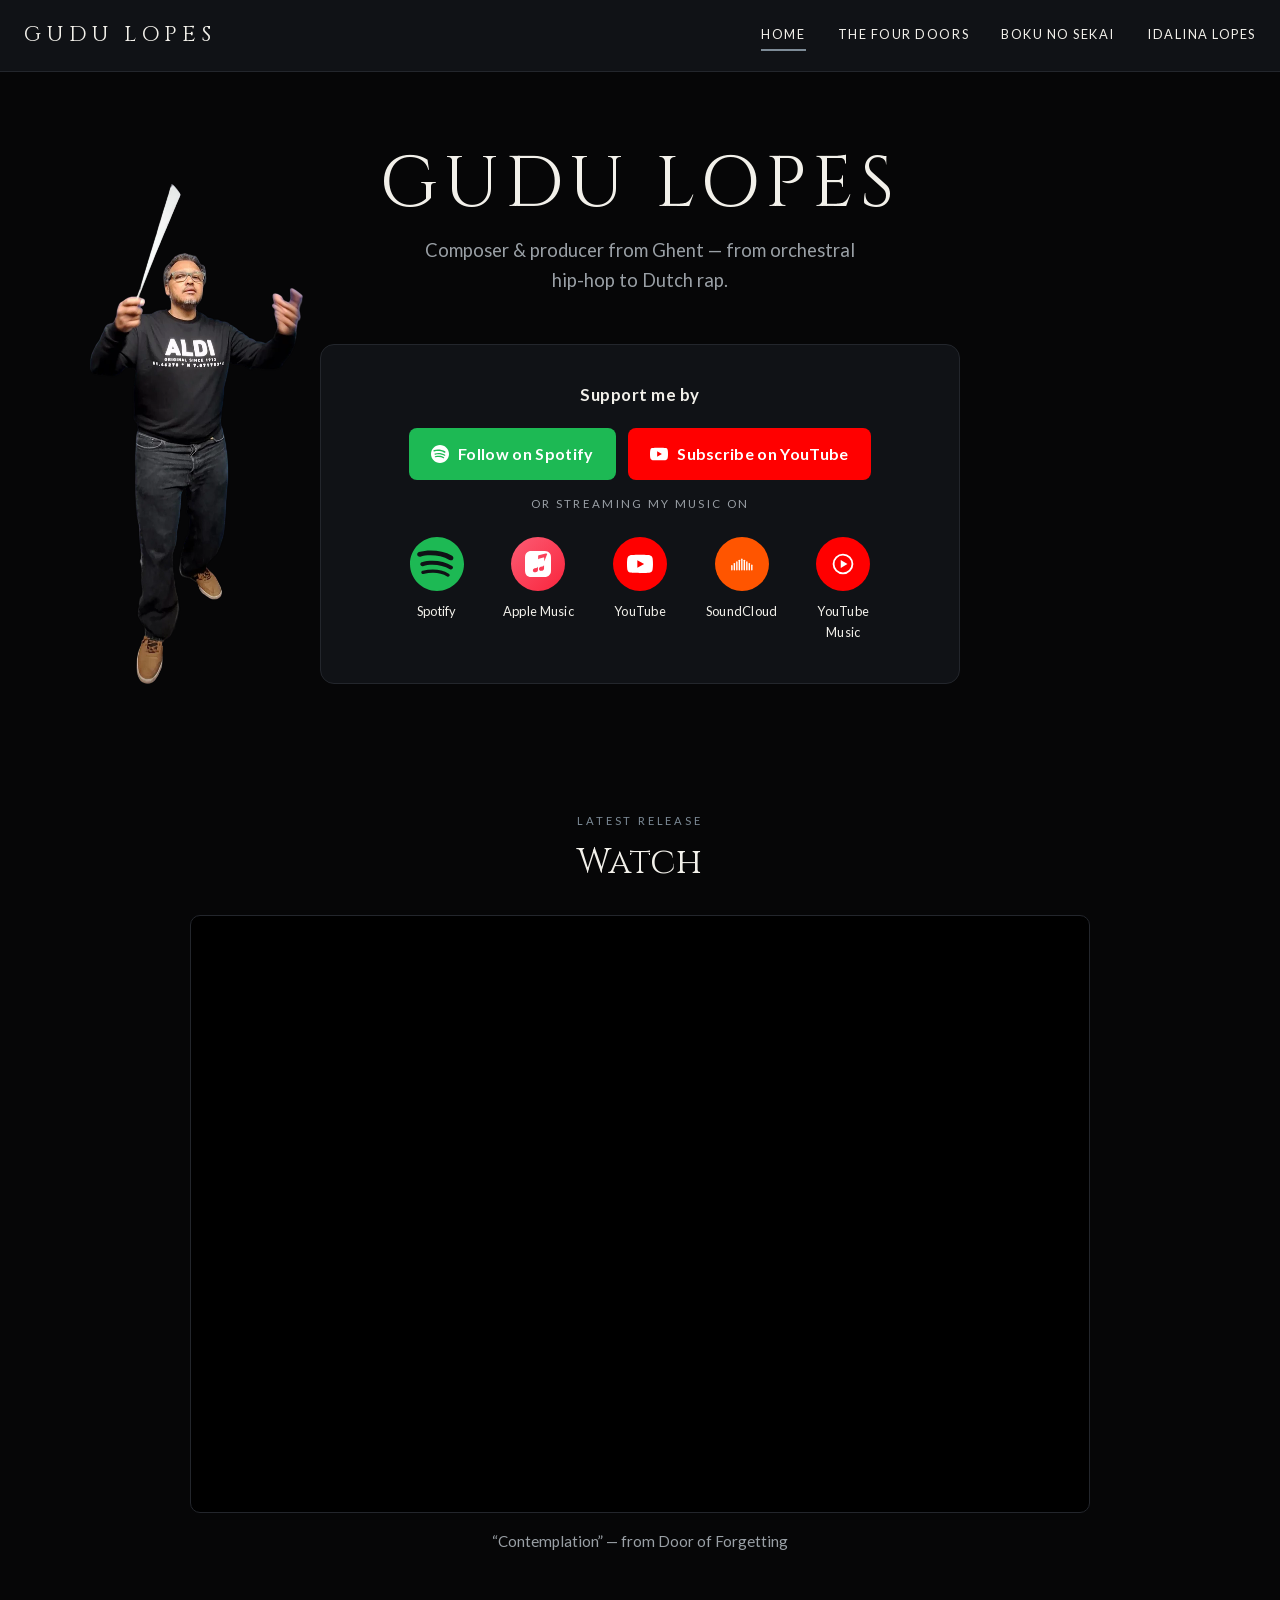
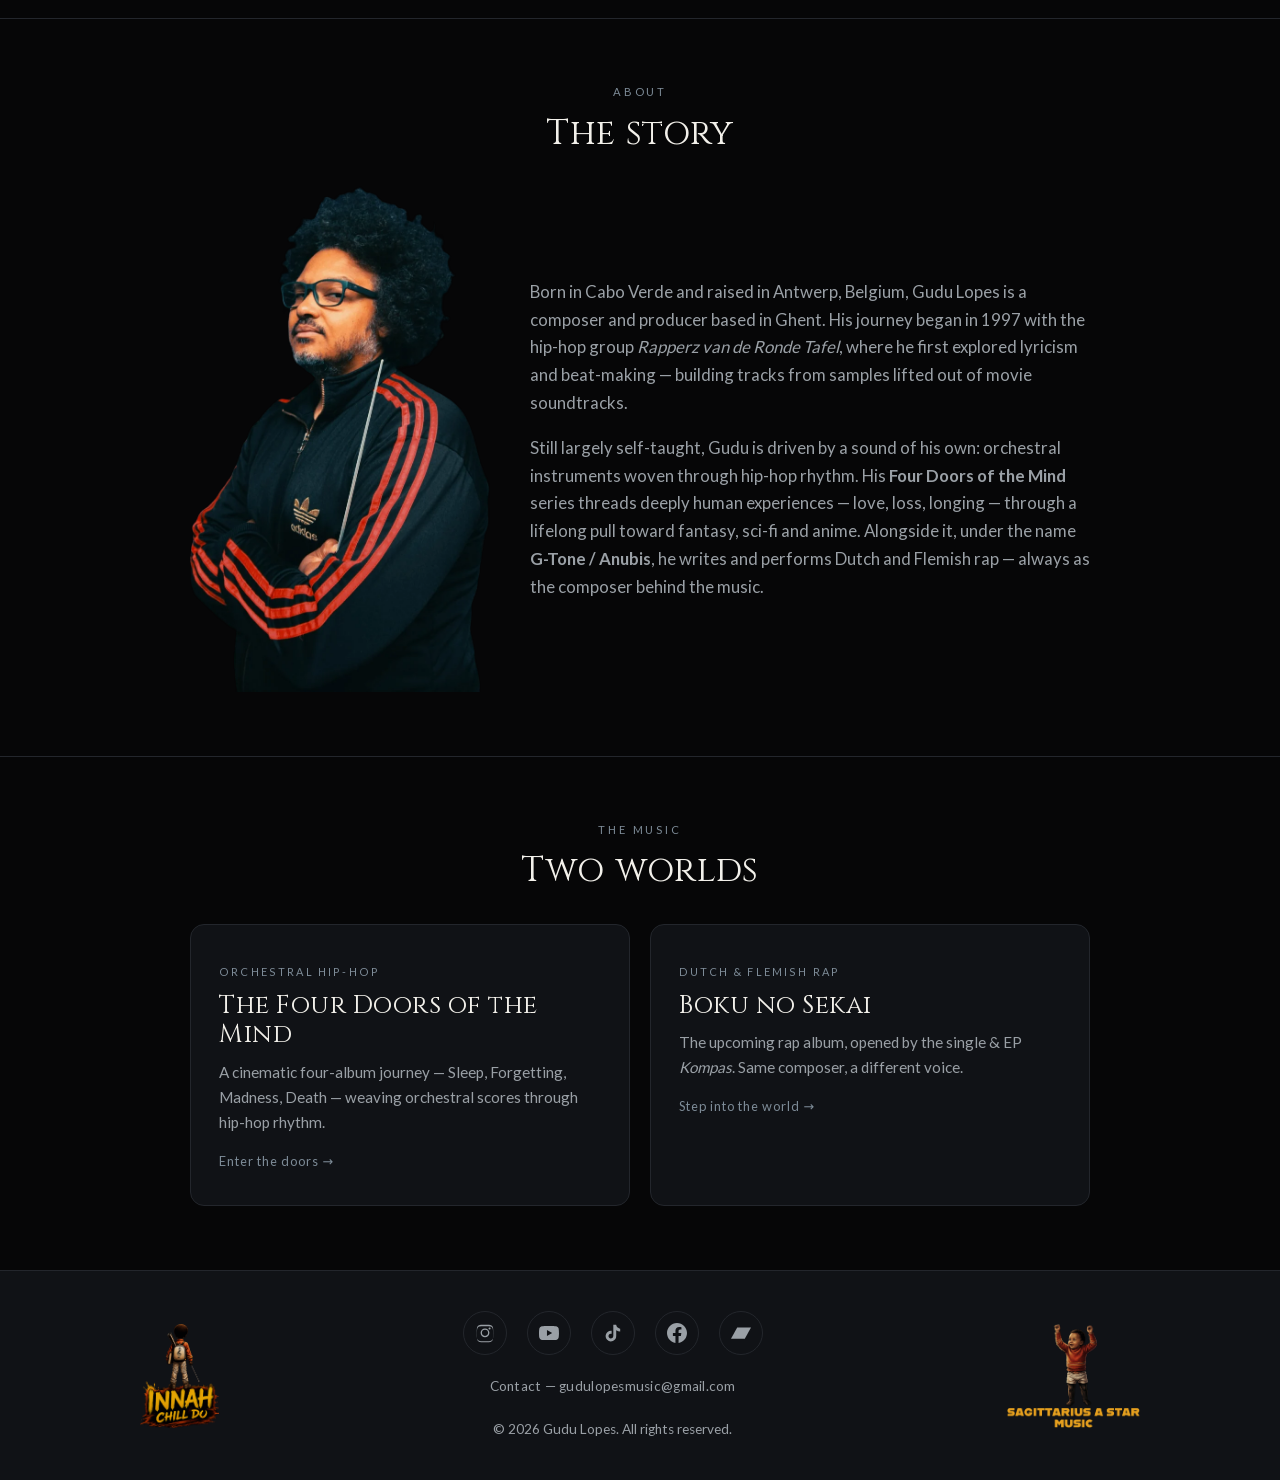
==== index.html @ 88830b57 "v3.5: conductor gap, premiere bar, EMR title, Forgetting release order - Hero conductor now hands ov" ====
<!DOCTYPE html>
<html lang="en">
<head>
    <meta charset="UTF-8">
    <meta name="viewport" content="width=device-width, initial-scale=1.0">
    <meta name="theme-color" content="#060607">
    <!-- EDIT: PAGE TITLE (browser tab + Google result) -->
    <title>Gudu Lopes | Composer &amp; Producer</title>
    <!-- EDIT: SEARCH DESCRIPTION -->
    <meta name="description" content="Gudu Lopes — composer and producer from Ghent, Belgium. Cinematic orchestral hip-hop (Four Doors of the Mind) and Dutch/Flemish rap (Boku no Sekai). Listen on Spotify, Apple Music and YouTube.">

    <meta property="og:type" content="music.musician">
    <meta property="og:site_name" content="Gudu Lopes">
    <meta property="og:title" content="Gudu Lopes | Composer &amp; Producer">
    <meta property="og:description" content="Gudu Lopes — composer and producer from Ghent, Belgium. Cinematic orchestral hip-hop (Four Doors of the Mind) and Dutch/Flemish rap (Boku no Sekai). Listen on Spotify, Apple Music and YouTube.">
    <meta property="og:url" content="https://gudulopes.com/">
    <meta property="og:image" content="https://gudulopes.com/assets/images/og-image.png">
    <meta property="og:image:width" content="1200">
    <meta property="og:image:height" content="630">
    <meta property="og:image:alt" content="Gudu Lopes">
    <meta name="twitter:card" content="summary_large_image">

    <link rel="icon" href="assets/images/favicon.png" type="image/png">
    <link rel="icon" sizes="32x32" href="assets/images/favicon-32.png" type="image/png">
    <link rel="apple-touch-icon" href="assets/images/favicon.png">
    <link rel="canonical" href="https://gudulopes.com/">
    <link rel="stylesheet" href="css/style.css?v=15">
</head>
<body>
    <a class="skip-link" href="#main">Skip to content</a>
    <script type="application/ld+json">
    {"@context":"https://schema.org","@type":"MusicGroup","name":"Gudu Lopes",
     "url":"https://gudulopes.com","genre":["Orchestral hip-hop","Hip-hop","Rap"],
     "sameAs":["https://open.spotify.com/artist/3lErfSGYrKxq03sB53J5Nc",
       "https://music.apple.com/be/artist/gudu-lopes/1650259241",
       "https://www.youtube.com/channel/UC9ApbYx-4tsoGPxydhpVU5Q",
       "https://music.youtube.com/channel/UCkzsEPMuonVdNBuLclTB6sQ",
       "https://soundcloud.com/gudulopes",
       "https://instagram.com/gudu_lopes",
       "https://gudulopes.bandcamp.com"]}
    </script>

    <!-- EDIT: PREMIERE BAR — only around a YouTube Premiere.
         To switch it on: delete the two short lines that wrap the aside below
         (the opening comment marker line just above it, and the closing
         comment marker line just below it).
         Fill in SONG TITLE, the date/time WITH timezone, and PASTE_ID.
         Keep the plain watch URL (no ?sub_confirmation=1) so visitors reach
         YouTube's "Notify me" button. After the premiere, wrap it again or delete it. -->
    <!--
    <aside class="premiere-bar" aria-label="Upcoming premiere">
        <span><strong>Premiere</strong> &middot; &ldquo;SONG TITLE&rdquo; &middot; DAY DD MON, HH:MM CET</span>
        <a href="https://www.youtube.com/watch?v=PASTE_ID" target="_blank" rel="noopener">Set a reminder</a>
    </aside>
    -->

    <!-- NAVIGATION — repeated on every page. Change a link here? Change it in
         every .html file (they each hold their own copy — no build step). -->
    <nav class="main-nav">
        <a href="index.html" class="logo">GUDU LOPES</a>
        <button class="nav-toggle" aria-label="Open menu" aria-controls="nav-links" aria-expanded="false">
            <span></span><span></span><span></span>
        </button>
        <ul class="nav-links" id="nav-links">
            <li><a href="index.html" aria-current="page">Home</a></li>
            <li><a href="four-doors.html">The Four Doors</a></li>
            <li><a href="boku-no-sekai.html">Boku no Sekai</a></li>
            <li><a href="idalina-lopes.html">Idalina Lopes</a></li>
        </ul>
    </nav>

    <main id="main">
        <header class="hero">
            <div class="hero-inner">
                <div class="hero-text">
                    <h1>GUDU LOPES</h1>
                    <!-- EDIT: TAGLINE -->
                    <p class="tagline">Composer &amp; producer from Ghent — from orchestral hip-hop to Dutch rap.</p>
                </div>
                <!-- EDIT: HERO FIGURE — swap the src to change the photo. -->
                <figure class="hero-figure">
                    <img src="assets/images/gudu-conducting.webp" alt="Gudu Lopes conducting mid-gesture, baton raised" width="425" height="1000" fetchpriority="high">
                </figure>
            </div>
        </header>

        <!-- ===================== STREAMING CARD ===================== -->
        <!-- EDIT: STREAMING LINKS — change only the address inside href="..." -->
        <section class="stream-section" aria-label="Listen to Gudu Lopes">
          <div class="stream-stage">
            <!-- Decorative conductor, desktop only — "conducts" the support card. -->
            <figure class="stream-figure" aria-hidden="true">
                <img src="assets/images/gudu-conducting.webp" alt="" width="425" height="1000" loading="lazy">
            </figure>
            <div class="stream-card">
                <h2>Support me by</h2>
                <!-- EDIT: PRIMARY ACTIONS — Follow on Spotify + Subscribe on YouTube.
                     The YouTube link uses ?sub_confirmation=1 to pop the subscribe prompt. -->
                <div class="follow-wrap">
                    <a class="btn-listen btn-spotify" href="https://open.spotify.com/artist/3lErfSGYrKxq03sB53J5Nc" target="_blank" rel="noopener">
                        <svg viewBox="0 0 24 24" width="18" height="18" fill="currentColor" aria-hidden="true"><path d="M12 0C5.4 0 0 5.4 0 12s5.4 12 12 12 12-5.4 12-12S18.66 0 12 0zm5.521 17.34c-.24.359-.66.48-1.021.24-2.82-1.74-6.36-2.101-10.561-1.141-.418.122-.779-.179-.899-.539-.12-.421.18-.78.54-.9 4.56-1.021 8.52-.6 11.64 1.32.42.18.54.659.301 1.02zm1.44-3.3c-.301.42-.84.6-1.262.3-3.239-1.98-8.159-2.58-11.939-1.38-.479.12-1.02-.12-1.14-.6-.12-.48.12-1.021.6-1.141C9.6 9.9 15 10.561 18.72 12.84c.361.181.54.84.241 1.2zM17.52 10.2C13.68 7.92 7.92 7.74 4.62 8.76c-.6.18-1.2-.18-1.38-.72-.18-.6.18-1.2.72-1.38 3.96-1.2 10.32-1.02 14.76 1.62.54.3.72 1.02.42 1.56-.3.54-1.02.72-1.62.36z"/></svg>
                        Follow on Spotify
                    </a>
                    <a class="btn-listen btn-youtube" href="https://www.youtube.com/channel/UC9ApbYx-4tsoGPxydhpVU5Q?sub_confirmation=1" target="_blank" rel="noopener">
                        <svg viewBox="0 0 24 24" width="18" height="18" fill="currentColor" aria-hidden="true"><path d="M23.498 6.186a3.016 3.016 0 0 0-2.122-2.136C19.505 3.545 12 3.545 12 3.545s-7.505 0-9.377.505A3.017 3.017 0 0 0 .502 6.186C0 8.07 0 12 0 12s0 3.93.502 5.814a3.016 3.016 0 0 0 2.122 2.136c1.871.505 9.376.505 9.376.505s7.505 0 9.377-.505a3.015 3.015 0 0 0 2.122-2.136C24 15.93 24 12 24 12s0-3.93-.502-5.814zM9.545 15.568V8.432L15.818 12l-6.273 3.568z"/></svg>
                        Subscribe on YouTube
                    </a>
                </div>
                <p class="stream-or">or streaming my music on</p>
                <div class="stream-grid">
                    <a class="stream-link" href="https://open.spotify.com/artist/3lErfSGYrKxq03sB53J5Nc" target="_blank" rel="noopener">
                        <span class="stream-icon spot" aria-hidden="true"><svg viewBox="0 0 24 24" fill="currentColor"><path d="M12 0C5.4 0 0 5.4 0 12s5.4 12 12 12 12-5.4 12-12S18.66 0 12 0zm5.521 17.34c-.24.359-.66.48-1.021.24-2.82-1.74-6.36-2.101-10.561-1.141-.418.122-.779-.179-.899-.539-.12-.421.18-.78.54-.9 4.56-1.021 8.52-.6 11.64 1.32.42.18.54.659.301 1.02zm1.44-3.3c-.301.42-.84.6-1.262.3-3.239-1.98-8.159-2.58-11.939-1.38-.479.12-1.02-.12-1.14-.6-.12-.48.12-1.021.6-1.141C9.6 9.9 15 10.561 18.72 12.84c.361.181.54.84.241 1.2zM17.52 10.2C13.68 7.92 7.92 7.74 4.62 8.76c-.6.18-1.2-.18-1.38-.72-.18-.6.18-1.2.72-1.38 3.96-1.2 10.32-1.02 14.76 1.62.54.3.72 1.02.42 1.56-.3.54-1.02.72-1.62.36z"/></svg></span>
                        Spotify
                    </a>
                    <a class="stream-link" href="https://music.apple.com/be/artist/gudu-lopes/1650259241" target="_blank" rel="noopener">
                        <span class="stream-icon apple" aria-hidden="true"><svg viewBox="0 0 24 24" fill="currentColor"><path d="M23.997 6.124a9.23 9.23 0 0 0-.24-2.19c-.317-1.31-1.062-2.31-2.18-3.043a5.022 5.022 0 0 0-1.877-.726 10.496 10.496 0 0 0-1.564-.15c-.04-.003-.083-.01-.124-.013H5.988c-.152.01-.303.017-.455.026-.747.043-1.49.123-2.193.4-1.336.53-2.3 1.452-2.865 2.78-.192.448-.292.925-.363 1.408-.056.392-.088.785-.1 1.18 0 .032-.007.062-.01.093v12.223c.01.14.017.283.027.424.05.815.154 1.624.497 2.373.65 1.42 1.738 2.353 3.234 2.802.42.127.856.187 1.293.228.555.053 1.11.06 1.667.06h11.03a12.5 12.5 0 0 0 1.57-.1c.822-.106 1.596-.35 2.295-.81a5.046 5.046 0 0 0 1.88-2.207c.186-.42.293-.87.37-1.324.113-.675.138-1.358.137-2.04-.002-3.8 0-7.595-.003-11.393zm-6.423 3.99v5.712c0 .417-.058.827-.244 1.206-.29.59-.76.962-1.388 1.14-.35.1-.706.157-1.07.173-.95.045-1.773-.6-1.943-1.536a1.88 1.88 0 0 1 1.09-2.077c.31-.14.646-.198.983-.24.317-.04.633-.088.947-.15.5-.1.947-.318 1.278-.72.334-.402.5-.87.5-1.394V6.42c0-.238-.135-.408-.377-.4-.13.006-.256.045-.386.075l-4.11 1.05a1.14 1.14 0 0 0-.888 1.126v8.87c0 .418-.058.828-.244 1.207-.29.59-.76.96-1.388 1.14-.35.1-.706.157-1.07.173-.95.045-1.773-.6-1.943-1.537a1.88 1.88 0 0 1 1.09-2.076c.31-.14.646-.199.983-.24.317-.04.633-.09.947-.15.5-.1.947-.32 1.278-.72.334-.404.5-.87.5-1.396V4.786c0-.417.166-.664.57-.766l6.363-1.63c.24-.058.48-.113.72-.17.42-.098.72.09.72.53z"/></svg></span>
                        Apple Music
                    </a>
                    <a class="stream-link" href="https://www.youtube.com/channel/UC9ApbYx-4tsoGPxydhpVU5Q" target="_blank" rel="noopener">
                        <span class="stream-icon yt" aria-hidden="true"><svg viewBox="0 0 24 24" fill="currentColor"><path d="M23.498 6.186a3.016 3.016 0 0 0-2.122-2.136C19.505 3.545 12 3.545 12 3.545s-7.505 0-9.377.505A3.017 3.017 0 0 0 .502 6.186C0 8.07 0 12 0 12s0 3.93.502 5.814a3.016 3.016 0 0 0 2.122 2.136c1.871.505 9.376.505 9.376.505s7.505 0 9.377-.505a3.015 3.015 0 0 0 2.122-2.136C24 15.93 24 12 24 12s0-3.93-.502-5.814zM9.545 15.568V8.432L15.818 12l-6.273 3.568z"/></svg></span>
                        YouTube
                    </a>
                    <a class="stream-link" href="https://soundcloud.com/gudulopes" target="_blank" rel="noopener">
                        <span class="stream-icon sc" aria-hidden="true"><svg viewBox="0 0 24 24" fill="currentColor"><rect x="2" y="13" width="1.3" height="5" rx=".65"/><rect x="4.3" y="11" width="1.3" height="7" rx=".65"/><rect x="6.6" y="9.5" width="1.3" height="8.5" rx=".65"/><rect x="8.9" y="8" width="1.3" height="10" rx=".65"/><rect x="11.2" y="7" width="1.3" height="11" rx=".65"/><rect x="13.5" y="8" width="1.3" height="10" rx=".65"/><rect x="15.8" y="9.5" width="1.3" height="8.5" rx=".65"/><rect x="18.1" y="11" width="1.3" height="7" rx=".65"/><rect x="20.4" y="12.5" width="1.3" height="5.5" rx=".65"/></svg></span>
                        SoundCloud
                    </a>
                    <a class="stream-link" href="https://music.youtube.com/channel/UCkzsEPMuonVdNBuLclTB6sQ" target="_blank" rel="noopener">
                        <span class="stream-icon ytm" aria-hidden="true"><svg viewBox="0 0 24 24" fill="currentColor"><path fill="none" stroke="currentColor" stroke-width="1.7" d="M12 3.3a8.7 8.7 0 1 0 0 17.4 8.7 8.7 0 0 0 0-17.4z"/><path d="M9.9 8.2l6.2 3.8-6.2 3.8z"/></svg></span>
                        YouTube Music
                    </a>
                </div>
            </div>
          </div>
        </section>

        <!-- ===================== LATEST VIDEO ===================== -->
        <section class="section" aria-labelledby="video-h">
            <div class="container">
                <span class="eyebrow">Latest release</span>
                <h2 id="video-h">Watch</h2>
                <!-- EDIT: LATEST VIDEO — a video is set below. To change it, replace
                     only the ID after /embed/ on the iframe with the new YouTube ID
                     (the part after v= in the watch URL). Keep the youtube-nocookie
                     domain and the rest of the line. -->
                <div class="video-container">
                    <iframe src="https://www.youtube-nocookie.com/embed/aUew0fVNL-Y" title="Latest video by Gudu Lopes" loading="lazy" allow="accelerometer; autoplay; clipboard-write; encrypted-media; gyroscope; picture-in-picture" allowfullscreen></iframe>
                </div>
                <!-- EDIT: RELEASE CAPTION — e.g. release title + date. Leave empty to hide. -->
                <p style="text-align:center;color:var(--text-muted);margin-top:1rem;font-size:0.95rem;">&ldquo;Contemplation&rdquo; &mdash; from Door of Forgetting</p>
            </div>
        </section>

        <!-- ===================== BIO ===================== -->
        <section class="section" aria-labelledby="bio-h">
            <div class="container">
                <span class="eyebrow">About</span>
                <h2 id="bio-h">The story</h2>
                <!-- EDIT: BIO -->
                <div class="bio bio-layout">
                    <figure class="bio-portrait">
                        <!-- EDIT: PORTRAIT — swap the src to change the photo. -->
                        <img src="assets/images/gudu-portrait.webp" alt="Gudu Lopes as his conductor persona Innah Chill Do, arms crossed and holding a baton" width="653" height="1100" loading="lazy">
                    </figure>
                    <div class="bio-text">
                        <p>Born in Cabo Verde and raised in Antwerp, Belgium, Gudu Lopes is a composer and producer based in Ghent. His journey began in 1997 with the hip-hop group <em>Rapperz van de Ronde Tafel</em>, where he first explored lyricism and beat-making — building tracks from samples lifted out of movie soundtracks.</p>
                        <p>Still largely self-taught, Gudu is driven by a sound of his own: orchestral instruments woven through hip-hop rhythm. His <strong>Four Doors of the Mind</strong> series threads deeply human experiences — love, loss, longing — through a lifelong pull toward fantasy, sci-fi and anime. Alongside it, under the name <strong>G-Tone / Anubis</strong>, he writes and performs Dutch and Flemish rap — always as the composer behind the music.</p>
                    </div>
                </div>
            </div>
        </section>

        <!-- ===================== WORLDS / WINGS ===================== -->
        <section class="section" aria-labelledby="worlds-h">
            <div class="container">
                <span class="eyebrow">The music</span>
                <h2 id="worlds-h">Two worlds</h2>
                <div class="worlds-grid">
                    <a class="world-card" href="four-doors.html">
                        <span class="kicker">Orchestral hip-hop</span>
                        <h3>The Four Doors of the Mind</h3>
                        <p>A cinematic four-album journey — Sleep, Forgetting, Madness, Death — weaving orchestral scores through hip-hop rhythm.</p>
                        <span class="enter">Enter the doors &rarr;</span>
                    </a>
                    <a class="world-card" href="boku-no-sekai.html">
                        <span class="kicker">Dutch &amp; Flemish rap</span>
                        <h3>Boku no Sekai</h3>
                        <p>The upcoming rap album, opened by the single &amp; EP <em>Kompas</em>. Same composer, a different voice.</p>
                        <span class="enter">Step into the world &rarr;</span>
                    </a>
                </div>
            </div>
        </section>
    </main>

    <footer>
      <div class="footer-grid">
        <!-- EDIT: BRAND LOGOS — persona (Innah Chill Do) left, label (Sagittarius A Star Music) right. -->
        <img class="persona-logo" src="assets/images/innah-chill-do-logo.png" alt="Innah Chill Do" width="322" height="420" loading="lazy">
        <!-- EDIT: SOCIAL LINKS — change the address inside each href="..." -->
            <nav class="socials" aria-label="Social media">
                <a href="https://instagram.com/gudu_lopes" target="_blank" rel="noopener" aria-label="Instagram">
                    <svg viewBox="0 0 24 24" fill="currentColor"><path d="M12 2.16c3.2 0 3.58.01 4.85.07 1.17.05 1.8.25 2.23.41.56.22.96.48 1.38.9.42.42.68.82.9 1.38.16.42.36 1.06.41 2.23.06 1.27.07 1.65.07 4.85s-.01 3.58-.07 4.85c-.05 1.17-.25 1.8-.41 2.23-.22.56-.48.96-.9 1.38-.42.42-.82.68-1.38.9-.42.16-1.06.36-2.23.41-1.27.06-1.65.07-4.85.07s-3.58-.01-4.85-.07c-1.17-.05-1.8-.25-2.23-.41a3.72 3.72 0 0 1-1.38-.9c-.42-.42-.68-.82-.9-1.38-.16-.42-.36-1.06-.41-2.23C2.17 15.58 2.16 15.2 2.16 12s.01-3.58.07-4.85c.05-1.17.25-1.8.41-2.23.22-.56.48-.96.9-1.38.42-.42.82-.68 1.38-.9.42-.16 1.06-.36 2.23-.41C8.42 2.17 8.8 2.16 12 2.16zm0 1.62c-3.15 0-3.52.01-4.76.07-1.15.05-1.77.24-2.19.4-.55.22-.94.47-1.35.88-.41.41-.66.8-.88 1.35-.16.42-.35 1.04-.4 2.19-.06 1.24-.07 1.61-.07 4.76s.01 3.52.07 4.76c.05 1.15.24 1.77.4 2.19.22.55.47.94.88 1.35.41.41.8.66 1.35.88.42.16 1.04.35 2.19.4 1.24.06 1.61.07 4.76.07s3.52-.01 4.76-.07c1.15-.05 1.77-.24 2.19-.4.55-.22.94-.47 1.35-.88.41-.41.66-.8.88-1.35.16-.42.35-1.04.4-2.19.06-1.24.07-1.61.07-4.76s-.01-3.52-.07-4.76c-.05-1.15-.24-1.77-.4-2.19a3.64 3.64 0 0 0-.88-1.35 3.64 3.64 0 0 0-1.35-.88c-.42-.16-1.04-.35-2.19-.4-1.24-.06-1.61-.07-4.76-.07zm0 2.76a5.3 5.3 0 1 1 0 10.6 5.3 5.3 0 0 1 0-10.6zm0 1.62a3.68 3.68 0 1 0 0 7.36 3.68 3.68 0 0 0 0-7.36zm5.5-2.9a1.24 1.24 0 1 1 0 2.48 1.24 1.24 0 0 1 0-2.48z"/></svg>
                </a>
                <a href="https://www.youtube.com/channel/UC9ApbYx-4tsoGPxydhpVU5Q?sub_confirmation=1" target="_blank" rel="noopener" aria-label="YouTube">
                    <svg viewBox="0 0 24 24" fill="currentColor"><path d="M23.498 6.186a3.016 3.016 0 0 0-2.122-2.136C19.505 3.545 12 3.545 12 3.545s-7.505 0-9.377.505A3.017 3.017 0 0 0 .502 6.186C0 8.07 0 12 0 12s0 3.93.502 5.814a3.016 3.016 0 0 0 2.122 2.136c1.871.505 9.376.505 9.376.505s7.505 0 9.377-.505a3.015 3.015 0 0 0 2.122-2.136C24 15.93 24 12 24 12s0-3.93-.502-5.814zM9.545 15.568V8.432L15.818 12l-6.273 3.568z"/></svg>
                </a>
                <a href="https://tiktok.com/@gudulopes" target="_blank" rel="noopener" aria-label="TikTok">
                    <svg viewBox="0 0 24 24" fill="currentColor"><path d="M19.59 6.69a4.83 4.83 0 0 1-3.77-4.25V2h-3.45v13.67a2.89 2.89 0 0 1-5.2 1.74 2.89 2.89 0 0 1 2.31-4.64c.3 0 .6.05.88.13V9.4a6.33 6.33 0 0 0-1-.05A6.34 6.34 0 0 0 5 20.1a6.34 6.34 0 0 0 10.86-4.43v-7a8.16 8.16 0 0 0 4.77 1.52v-3.4a4.85 4.85 0 0 1-1.04-.1z"/></svg>
                </a>
                <a href="https://facebook.com/people/Gudu-Lopes/61563742814022" target="_blank" rel="noopener" aria-label="Facebook">
                    <svg viewBox="0 0 24 24" fill="currentColor"><path d="M24 12.07C24 5.4 18.63 0 12 0S0 5.4 0 12.07C0 18.1 4.39 23.1 10.13 24v-8.44H7.08v-3.49h3.05V9.41c0-3.02 1.79-4.69 4.53-4.69 1.31 0 2.68.24 2.68.24v2.97h-1.51c-1.49 0-1.96.93-1.96 1.89v2.25h3.33l-.53 3.49h-2.8V24C19.61 23.1 24 18.1 24 12.07z"/></svg>
                </a>
                <a href="https://gudulopes.bandcamp.com" target="_blank" rel="noopener" aria-label="Bandcamp">
                    <svg viewBox="0 0 24 24" fill="currentColor"><path d="M0 18.75l7.437-13.5H24l-7.438 13.5H0z"/></svg>
                </a>
            </nav>
        <!-- EDIT: CONTACT — change the address inside href="mailto:..." -->
        <p class="footer-contact"><a href="mailto:gudulopesmusic@gmail.com">Contact — gudulopesmusic@gmail.com</a></p>
        <img class="label-logo" src="assets/images/sagittarius-logo-tight.png" alt="Sagittarius A Star Music" width="589" height="459" loading="lazy">
        <!-- EDIT: FOOTER TEXT -->
        <p class="footer-copy">&copy; 2026 Gudu Lopes. All rights reserved.</p>
      </div>
    </footer>

    <script src="js/script.js"></script>
</body>
</html>
---- css/style.css ----
/* ==========================================================================
   GUDU LOPES — stylesheet
   --------------------------------------------------------------------------
   You almost never need to touch this file to update content.
   The one thing worth knowing: the colours are defined ONCE, just below,
   under ":root". Change a value there and it updates everywhere on the site.
   ========================================================================== */

/* --- SELF-HOSTED FONTS ---------------------------------------------------- */
/* Served from assets/fonts/ — no request to Google, GDPR-friendly. To add a
   weight later, drop its .woff2 in assets/fonts/ and add an @font-face here. */
/* Only the three faces that exist in assets/fonts/ are declared, so no 404s.
   Italic (<em>) and any bold are synthesised from these by the browser. To get
   true cuts later, add the .woff2 (e.g. lato-400italic) and its @font-face line. */
@font-face { font-family: 'Cinzel'; font-style: normal; font-weight: 400; font-display: swap; src: url('../assets/fonts/cinzel-400.woff2') format('woff2'); }
@font-face { font-family: 'Lato'; font-style: normal; font-weight: 400; font-display: swap; src: url('../assets/fonts/lato-400.woff2') format('woff2'); }
@font-face { font-family: 'Lato'; font-style: normal; font-weight: 700; font-display: swap; src: url('../assets/fonts/lato-700.woff2') format('woff2'); }

/* --- COLOUR & TYPE TOKENS ------------------------------------------------ */
/* EDIT: COLOURS — change these six values to re-skin the whole site.        */
:root {
    --bg:            #060607;   /* page background (near-black)               */
    --bg-elevated:   #101216;   /* cards, footer, nav                         */
    --text:          #f2f0ea;   /* main text (warm off-white)                */
    --text-muted:    #9aa0a6;   /* secondary text                            */
    --accent:        #7d8b97;   /* highlights, links, active state           */
    --line:          #23262c;   /* hairline borders / dividers               */

    --max-width: 1100px;
    --font-display: 'Cinzel', Georgia, serif;
    --font-body: 'Lato', system-ui, -apple-system, sans-serif;
}

/* --- RESET ---------------------------------------------------------------- */
*, *::before, *::after { margin: 0; padding: 0; box-sizing: border-box; }

html { scroll-behavior: smooth; }
@media (prefers-reduced-motion: reduce) {
    html { scroll-behavior: auto; }
    * { animation: none !important; transition: none !important; }
}

body {
    font-family: var(--font-body);
    background-color: var(--bg);
    color: var(--text);
    line-height: 1.65;
    -webkit-font-smoothing: antialiased;
    text-rendering: optimizeLegibility;
}

img { max-width: 100%; height: auto; display: block; }
a { color: var(--accent); }

h1, h2, h3, .logo {
    font-family: var(--font-display);
    font-weight: 400;
    line-height: 1.15;
    letter-spacing: 0.02em;
}

/* Visible keyboard focus everywhere (accessibility) */
:focus-visible {
    outline: 2px solid var(--accent);
    outline-offset: 3px;
    border-radius: 2px;
}

/* Skip link for keyboard / screen-reader users */
.skip-link {
    position: absolute;
    left: -9999px;
    top: 0;
    background: var(--accent);
    color: #000;
    padding: 0.6rem 1rem;
    z-index: 100;
    font-weight: 700;
}
.skip-link:focus { left: 0; }

.container { max-width: var(--max-width); margin: 0 auto; padding: 0 1.25rem; }

/* --- NAVIGATION ----------------------------------------------------------- */
.main-nav {
    display: flex;
    align-items: center;
    justify-content: space-between;
    gap: 1rem;
    padding: 1.25rem 1.5rem;
    background: var(--bg-elevated);
    border-bottom: 1px solid var(--line);
    position: relative;
}
.logo {
    font-size: 1.35rem;
    letter-spacing: 0.22em;
    text-decoration: none;
    color: var(--text);
    white-space: nowrap;
}

.nav-toggle {
    display: inline-flex;
    flex-direction: column;
    gap: 5px;
    background: none;
    border: 0;
    cursor: pointer;
    padding: 0.4rem;
}
.nav-toggle span {
    width: 26px; height: 2px; background: var(--text); display: block;
    transition: transform 0.25s, opacity 0.25s;
}
.nav-toggle[aria-expanded="true"] span:nth-child(1) { transform: translateY(7px) rotate(45deg); }
.nav-toggle[aria-expanded="true"] span:nth-child(2) { opacity: 0; }
.nav-toggle[aria-expanded="true"] span:nth-child(3) { transform: translateY(-7px) rotate(-45deg); }

.nav-links {
    list-style: none;
    display: flex;
    flex-direction: column;
    gap: 0;
    position: absolute;
    top: 100%; left: 0; right: 0;
    background: var(--bg-elevated);
    border-bottom: 1px solid var(--line);
    max-height: 0;
    overflow: hidden;
    transition: max-height 0.3s ease;
    z-index: 20;
}
.nav-links.open { max-height: 340px; }
.nav-links li { border-top: 1px solid var(--line); }
.nav-links a {
    display: block;
    padding: 1rem 1.5rem;
    color: var(--text);
    text-decoration: none;
    text-transform: uppercase;
    font-size: 0.8rem;
    letter-spacing: 0.12em;
}
.nav-links a:hover { color: var(--accent); }
/* Current page marker — underline + full-contrast text (WCAG-safe) */
.nav-links a[aria-current="page"] {
    color: var(--text);
    box-shadow: inset 3px 0 0 var(--accent);
}

/* Desktop nav — breakpoint widened to 940px so the horizontal menu never crowds */
@media (min-width: 940px) {
    .nav-toggle { display: none; }
    .nav-links {
        position: static;
        flex-direction: row;
        gap: 2rem;
        max-height: none;
        overflow: visible;
        background: none;
        border: 0;
    }
    .nav-links li { border: 0; }
    .nav-links a { padding: 0.25rem 0; }
    .nav-links a[aria-current="page"] {
        box-shadow: none;
        border-bottom: 2px solid var(--accent);
    }
}

/* --- HERO ----------------------------------------------------------------- */
.hero {
    text-align: center;
    padding: clamp(2.5rem, 6vw, 4.5rem) 1.25rem clamp(2rem, 5vw, 3rem);
}
.hero-inner {
    display: flex;
    flex-direction: column;
    align-items: center;
    gap: clamp(1rem, 3vw, 1.75rem);
    max-width: var(--max-width);
    margin: 0 auto;
}
.hero h1 {
    font-size: clamp(2.5rem, 9vw, 4.5rem);
    margin-bottom: 0.5rem;
    letter-spacing: 0.08em;
}
.hero .tagline {
    color: var(--text-muted);
    font-size: clamp(0.95rem, 2.5vw, 1.15rem);
    max-width: 40ch;
    margin: 0 auto;
}
.hero-figure { margin: 0; }
.hero-figure img {
    width: auto;
    height: auto;
    max-height: 340px;
    display: block;
}
/* Mobile keeps the figure under the name (looks great there). On desktop the
   figure moves down to "conduct" the support card instead (see .stream-figure).
   KEEP IN SYNC: this 1100px must match the .stream-figure breakpoint below,
   or the conductor disappears entirely between the two widths. */
@media (min-width: 1100px) {
    .hero-figure { display: none; }
}

/* --- STREAMING CARD ------------------------------------------------------- */
.stream-section { padding: 0 1.25rem clamp(2.5rem, 6vw, 4rem); }
/* Card stays centred on the page; the desktop conductor floats at the left
   edge (absolute) so it never pushes the card off-centre. */
.stream-stage { position: relative; max-width: var(--max-width); margin: 0 auto; }
.stream-figure { display: none; margin: 0; }
@media (min-width: 1100px) {
    .stream-figure { display: block; position: absolute; left: 0; bottom: 0; z-index: 0; }
    .stream-figure img { height: min(60vh, 500px); width: auto; display: block; }
}
.stream-card {
    background: var(--bg-elevated);
    border: 1px solid var(--line);
    border-radius: 14px;
    padding: clamp(1.5rem, 4vw, 2.5rem);
    max-width: 640px;
    margin: 0 auto;
    position: relative;
    z-index: 1;
}
.stream-card h2 {
    font-family: var(--font-body);
    font-size: 1.05rem;
    font-weight: 700;
    letter-spacing: 0.03em;
    margin-bottom: 1.5rem;
    text-align: center;
}
.stream-grid {
    display: flex;
    flex-wrap: wrap;
    justify-content: center;
    gap: 1.5rem 1.6rem;
}
.stream-link {
    display: flex;
    flex-direction: column;
    align-items: center;
    gap: 0.6rem;
    width: 76px;
    text-align: center;
    text-decoration: none;
    color: var(--text);
    font-size: 0.8rem;
    letter-spacing: 0.02em;
    transition: transform 0.2s;
}
.stream-link:hover { transform: translateY(-3px); }
.stream-icon {
    width: 54px; height: 54px;
    border-radius: 50%;
    display: flex; justify-content: center; align-items: center;
    color: #fff;
}
.stream-icon svg { width: 26px; height: 26px; }
/* Brand colours for the icon circles */
.yt    { background: #FF0000; }
.apple { background: linear-gradient(135deg, #FB5C74, #FA243C); }
.sc    { background: #FF5500; }   /* SoundCloud */
.ytm   { background: #FF0000; }   /* YouTube Music */
/* Spotify's mark is already a circle — let it BE the badge (no nested disc),
   so it reads as the real Spotify icon instead of a white dot on green. */
.stream-icon.spot { background: transparent; color: #1DB954; }
.stream-icon.spot svg { width: 54px; height: 54px; }

/* Primary actions: Follow on Spotify + Subscribe on YouTube (brand-coloured) */
.follow-wrap {
    display: flex;
    flex-wrap: wrap;
    justify-content: center;
    gap: 0.75rem;
    margin-bottom: 0.9rem;
}
.follow-wrap .btn-listen { gap: 0.55rem; }
.follow-wrap .btn-listen svg { flex: none; }
/* Combined-class selectors so the brand colours beat the generic .btn-listen
   background regardless of source order. */
.btn-listen.btn-spotify { background: #1DB954; color: #fff; }
.btn-listen.btn-youtube { background: #FF0000; color: #fff; }
.btn-listen.btn-spotify:hover,
.btn-listen.btn-youtube:hover { opacity: 0.9; }
.stream-or {
    text-align: center;
    margin: 0.4rem 0 1.5rem;
    color: var(--text-muted);
    font-size: 0.72rem;
    letter-spacing: 0.2em;
    text-transform: uppercase;
}

/* --- LATEST VIDEO --------------------------------------------------------- */
.section { padding: clamp(2.5rem, 6vw, 4rem) 0; }
.section + .section { border-top: 1px solid var(--line); }
.section h2 {
    font-size: clamp(1.6rem, 5vw, 2.2rem);
    text-align: center;
    margin-bottom: 2rem;
}
.eyebrow {
    display: block;
    text-align: center;
    text-transform: uppercase;
    letter-spacing: 0.25em;
    font-size: 0.7rem;
    color: var(--accent);
    margin-bottom: 0.75rem;
}

.video-container {
    position: relative;
    padding-bottom: 56.25%;      /* 16:9 */
    height: 0;
    overflow: hidden;
    max-width: 900px;
    margin: 0 auto;
    border-radius: 10px;
    border: 1px solid var(--line);
    background: #000;
}
.video-container iframe {
    position: absolute;
    top: 0; left: 0;
    width: 100%; height: 100%;
    border: 0;
}

/* --- BIO ------------------------------------------------------------------ */
.bio { max-width: 680px; margin: 0 auto; }
.bio p { color: var(--text-muted); margin-bottom: 1.1rem; font-size: 1.05rem; }
.bio p:last-child { margin-bottom: 0; }

/* Two-column band: portrait + text. Stacks on mobile, side-by-side ≥720px. */
.bio-layout { max-width: 900px; }
.bio-portrait { margin: 0 0 1.75rem; }
.bio-portrait img {
    width: 100%;
    display: block;
    /* Transparent cutout — the figure sits directly on the page, no box. */
}
.bio-text p:last-child { margin-bottom: 0; }
@media (min-width: 720px) {
    .bio-layout {
        display: grid;
        grid-template-columns: 300px 1fr;
        gap: 2.5rem;
        align-items: center;
    }
    .bio-portrait { margin: 0; }
}

/* --- FOUR DOORS GRID ------------------------------------------------------ */
.doors-grid {
    display: grid;
    grid-template-columns: 1fr;
    gap: 1rem;
    max-width: 760px;
    margin: 0 auto;
}
@media (min-width: 620px) { .doors-grid { grid-template-columns: 1fr 1fr; } }
.door-card {
    display: block;
    text-decoration: none;
    color: var(--text);
    background: var(--bg-elevated);
    border: 1px solid var(--line);
    border-radius: 12px;
    padding: 1.5rem;
    transition: border-color 0.25s, transform 0.25s;
}
.door-card:hover { border-color: var(--accent); transform: translateY(-3px); }
.door-card .roman {
    font-family: var(--font-display);
    color: var(--accent);
    font-size: 0.9rem;
    letter-spacing: 0.2em;
}
.door-card h3 { font-size: 1.4rem; margin: 0.4rem 0 0.5rem; }
.door-card p { color: var(--text-muted); font-size: 0.92rem; }
.door-card.upcoming { opacity: 0.6; }
.door-card .status {
    display: inline-block;
    margin-top: 0.75rem;
    font-family: var(--font-body);
    font-size: 0.7rem;
    text-transform: uppercase;
    letter-spacing: 0.15em;
    color: var(--accent);
}

/* --- PAGE HERO BANNER (full-bleed image + title overlay) ------------------ */
.hero-banner {
    position: relative;
    width: 100%;
    aspect-ratio: 2 / 1;           /* matches the pre-cropped banner (1800×900) */
    max-height: 620px;
    overflow: hidden;
    background: #000;
    border-bottom: 1px solid var(--line);
}
.hero-banner img {
    width: 100%; height: 100%;
    object-fit: cover;
    object-position: center;
    display: block;
}
/* Soft fade at the base so the image melts into the page below it. */
.hero-banner::after {
    content: "";
    position: absolute; left: 0; right: 0; bottom: 0;
    height: 25%;
    background: linear-gradient(to top, var(--bg), transparent);
    pointer-events: none;
}

/* --- DEDICATED DOOR PAGES ------------------------------------------------- */
.page-header { text-align: center; padding: clamp(3rem, 8vw, 5rem) 1.25rem 1rem; }
.page-header .roman { color: var(--accent); letter-spacing: 0.25em; font-size: 0.85rem; }
.page-header h1 { font-size: clamp(2rem, 7vw, 3rem); margin-top: 0.5rem; }
.content-section { max-width: 760px; margin: 0 auto; padding: 1.5rem 1.25rem 5rem; }
.backstory { font-size: 1.08rem; color: var(--text-muted); margin-bottom: 2.5rem; }
.backstory p { margin-bottom: 1.1rem; }
.backstory strong { color: var(--text); }

/* --- SOCIAL ROW ----------------------------------------------------------- */
.socials {
    display: flex;
    justify-content: center;
    gap: 1.25rem;
    flex-wrap: wrap;
}
.socials a {
    width: 44px; height: 44px;
    display: inline-flex; align-items: center; justify-content: center;
    border: 1px solid var(--line);
    border-radius: 50%;
    color: var(--text-muted);
    transition: color 0.2s, border-color 0.2s;
}
.socials a:hover { color: var(--text); border-color: var(--accent); }
.socials svg { width: 20px; height: 20px; }

/* --- FOOTER --------------------------------------------------------------- */
footer {
    background: var(--bg-elevated);
    border-top: 1px solid var(--line);
    padding: 2.5rem 1.25rem;
    text-align: center;
}
footer .socials { margin-bottom: 1.5rem; }
footer p { color: var(--text-muted); font-size: 0.85rem; }

/* --- FOOTER CONTACT (email for sync / press) ----------------------------- */
.footer-contact { margin-bottom: 1.5rem; font-size: 0.85rem; }
.footer-contact a { color: var(--text-muted); text-decoration: none; letter-spacing: 0.02em; }
.footer-contact a:hover { color: var(--accent); text-decoration: underline; }

/* --- FOOTER GRID — logos flank the socials / contact / copyright ---------- */
/* Desktop: [Innah] [socials + contact + copyright] [Sagittarius].
   Mobile: stacked — socials, contact, the two logos side by side, copyright.
   Both layouts come from one markup via grid-template-areas. */
.footer-grid {
    display: grid;
    gap: 1.25rem 1.5rem;
    align-items: center;
    max-width: 1000px;
    margin: 0 auto;
    grid-template-columns: 1fr 1fr;
    grid-template-areas:
        "socials socials"
        "contact contact"
        "logoL   logoR"
        "copy    copy";
}
.footer-grid .socials        { grid-area: socials; margin: 0; }
.footer-grid .footer-contact { grid-area: contact; margin: 0; }
.footer-grid .persona-logo   { grid-area: logoL; }
.footer-grid .label-logo     { grid-area: logoR; }
.footer-grid .footer-copy    { grid-area: copy; margin: 0; }
.footer-grid .persona-logo,
.footer-grid .label-logo {
    justify-self: center;
    width: auto;
    height: 88px;
    opacity: 0.9;
    transition: opacity 0.2s;
}
.footer-grid img:hover { opacity: 1; }
@media (min-width: 760px) {
    .footer-grid {
        grid-template-columns: auto 1fr auto;
        column-gap: clamp(1.5rem, 6vw, 4rem);
        grid-template-areas:
            "logoL socials logoR"
            "logoL contact logoR"
            "logoL copy    logoR";
    }
    .footer-grid .persona-logo,
    .footer-grid .label-logo { height: 104px; align-self: center; }
}

/* ==========================================================================
   ADDITIONS — umbrella/wings structure, album-style door pages, Bandcamp
   ========================================================================== */

/* --- WORLD / WING CARDS (home hub) --------------------------------------- */
.worlds-grid {
    display: grid;
    grid-template-columns: 1fr;
    gap: 1.25rem;
    max-width: 900px;
    margin: 0 auto;
}
@media (min-width: 720px) { .worlds-grid { grid-template-columns: 1fr 1fr; } }
.world-card {
    display: block;
    text-decoration: none;
    color: var(--text);
    background: var(--bg-elevated);
    border: 1px solid var(--line);
    border-radius: 14px;
    padding: 2rem 1.75rem;
    transition: border-color 0.25s, transform 0.25s;
}
.world-card:hover { border-color: var(--accent); transform: translateY(-3px); }
.world-card .kicker {
    font-family: var(--font-body);
    text-transform: uppercase;
    letter-spacing: 0.2em;
    font-size: 0.68rem;
    color: var(--accent);
}
.world-card h3 { font-size: 1.6rem; margin: 0.5rem 0 0.6rem; }
.world-card p { color: var(--text-muted); font-size: 0.95rem; }
.world-card .enter {
    display: inline-block; margin-top: 1rem;
    font-size: 0.8rem; letter-spacing: 0.08em; color: var(--accent);
}

/* --- BREADCRUMB / SUB-NAV ------------------------------------------------- */
.breadcrumb {
    max-width: 760px; margin: 0 auto; padding: 1.5rem 1.25rem 0;
    font-size: 0.8rem; letter-spacing: 0.06em;
}
.breadcrumb a { color: var(--text-muted); text-decoration: none; }
.breadcrumb a:hover { color: var(--accent); }

/* --- ALBUM HEAD (cover + tracklist) -------------------------------------- */
.album-head {
    display: grid;
    grid-template-columns: 1fr;
    gap: 1.75rem;
    max-width: 820px;
    margin: 0 auto;
    padding: 1.5rem 1.25rem 0;
}
@media (min-width: 640px) { .album-head { grid-template-columns: 260px 1fr; align-items: start; } }
.cover {
    position: relative;
    aspect-ratio: 1 / 1;
    border-radius: 12px;
    overflow: hidden;
    border: 1px solid var(--line);
    background: linear-gradient(135deg, #16181d, #0b0c0f);
    display: flex; align-items: center; justify-content: center;
}
.cover img { width: 100%; height: 100%; object-fit: cover; }
/* Graceful placeholder shown until a real cover image is uploaded */
.cover .cover-fallback {
    position: absolute; inset: 0;
    display: flex; flex-direction: column; align-items: center; justify-content: center;
    text-align: center; padding: 1rem; color: var(--text-muted);
    font-family: var(--font-display); letter-spacing: 0.12em;
}
.cover img { position: relative; z-index: 1; }
.release-meta {
    color: var(--accent); text-transform: uppercase;
    letter-spacing: 0.18em; font-size: 0.72rem; margin-bottom: 0.6rem;
}
.tracklist { list-style: none; }
.tracklist li {
    display: flex; gap: 0.75rem; padding: 0.45rem 0;
    border-bottom: 1px solid var(--line); color: var(--text);
}
.tracklist li:last-child { border-bottom: 0; }
.tracklist .num { color: var(--text-muted); width: 1.5rem; text-align: right; flex: none; }
.tracklist .soon { color: var(--text-muted); font-size: 0.72rem; letter-spacing: 0.12em; text-transform: uppercase; margin-left: auto; }

/* --- PER-SONG TRACK SECTIONS --------------------------------------------- */
.tracks { max-width: 820px; margin: 0 auto; padding: 1rem 1.25rem 4rem; }
.track { padding: 2.5rem 0; border-top: 1px solid var(--line); }
.track:first-child { border-top: 0; }
.track .track-index {
    font-family: var(--font-display); color: var(--accent);
    letter-spacing: 0.2em; font-size: 0.8rem;
}
.track h2 { font-size: clamp(1.5rem, 4vw, 2rem); margin: 0.3rem 0 1.25rem; }
.track-story { color: var(--text-muted); font-size: 1.05rem; margin-top: 1.25rem; }
.track-story p { margin-bottom: 1rem; }
.track-story:empty { margin-top: 0; }

/* --- BANDCAMP / GENERIC CTA BUTTON --------------------------------------- */
.btn-listen {
    display: inline-flex; align-items: center; gap: 0.5rem;
    background: var(--accent); color: #05070a;
    text-decoration: none; font-weight: 700;
    padding: 0.8rem 1.4rem; border-radius: 8px;
    letter-spacing: 0.02em; transition: opacity 0.2s;
}
.btn-listen:hover { opacity: 0.88; }
/* Row of platform-branded streaming buttons (Spotify green, Apple Music gradient). */
.listen-actions { display: flex; flex-wrap: wrap; gap: 0.75rem; margin-top: 1.25rem; }
.btn-listen svg { flex: none; }
.btn-listen.btn-apple { background: linear-gradient(135deg, #FB5C74, #FA243C); color: #fff; }
/* legacy outline variant, kept for reuse */
.btn-listen--alt { background: transparent; color: var(--text); border: 1px solid var(--line); }
.btn-listen--alt:hover { opacity: 1; border-color: var(--accent); }
.embed-slot {
    max-width: 700px; margin: 1.5rem auto 0;
    border: 1px dashed var(--line); border-radius: 10px;
    padding: 1.25rem; color: var(--text-muted); font-size: 0.9rem; text-align: center;
}
.spotify-embed {
    display: block;
    max-width: 700px;
    margin: 1.5rem auto 0;
    border: 0;
    border-radius: 12px;
}

/* --- PREMIERE / ANNOUNCEMENT BAR ----------------------------------------- */
/* Thin strip above the nav on index.html, shown only around a YouTube
   Premiere. The HTML <aside> is deleted after each event; this CSS stays. */
.premiere-bar {
    display: flex; flex-wrap: wrap; align-items: center; justify-content: center;
    gap: 0.4rem 1rem;
    padding: 0.65rem 1.25rem;
    background: var(--bg-elevated);
    border-bottom: 1px solid var(--accent);
    color: var(--text);
    font-size: 0.92rem;
    text-align: center;
}
.premiere-bar strong {
    font-family: var(--font-display); font-weight: 400;
    letter-spacing: 0.06em;
}
.premiere-bar a {
    color: #05070a; background: var(--accent);
    text-decoration: none; font-weight: 700;
    padding: 0.35rem 0.9rem; border-radius: 6px;
    white-space: nowrap;
}
.premiere-bar a:hover { opacity: 0.88; }
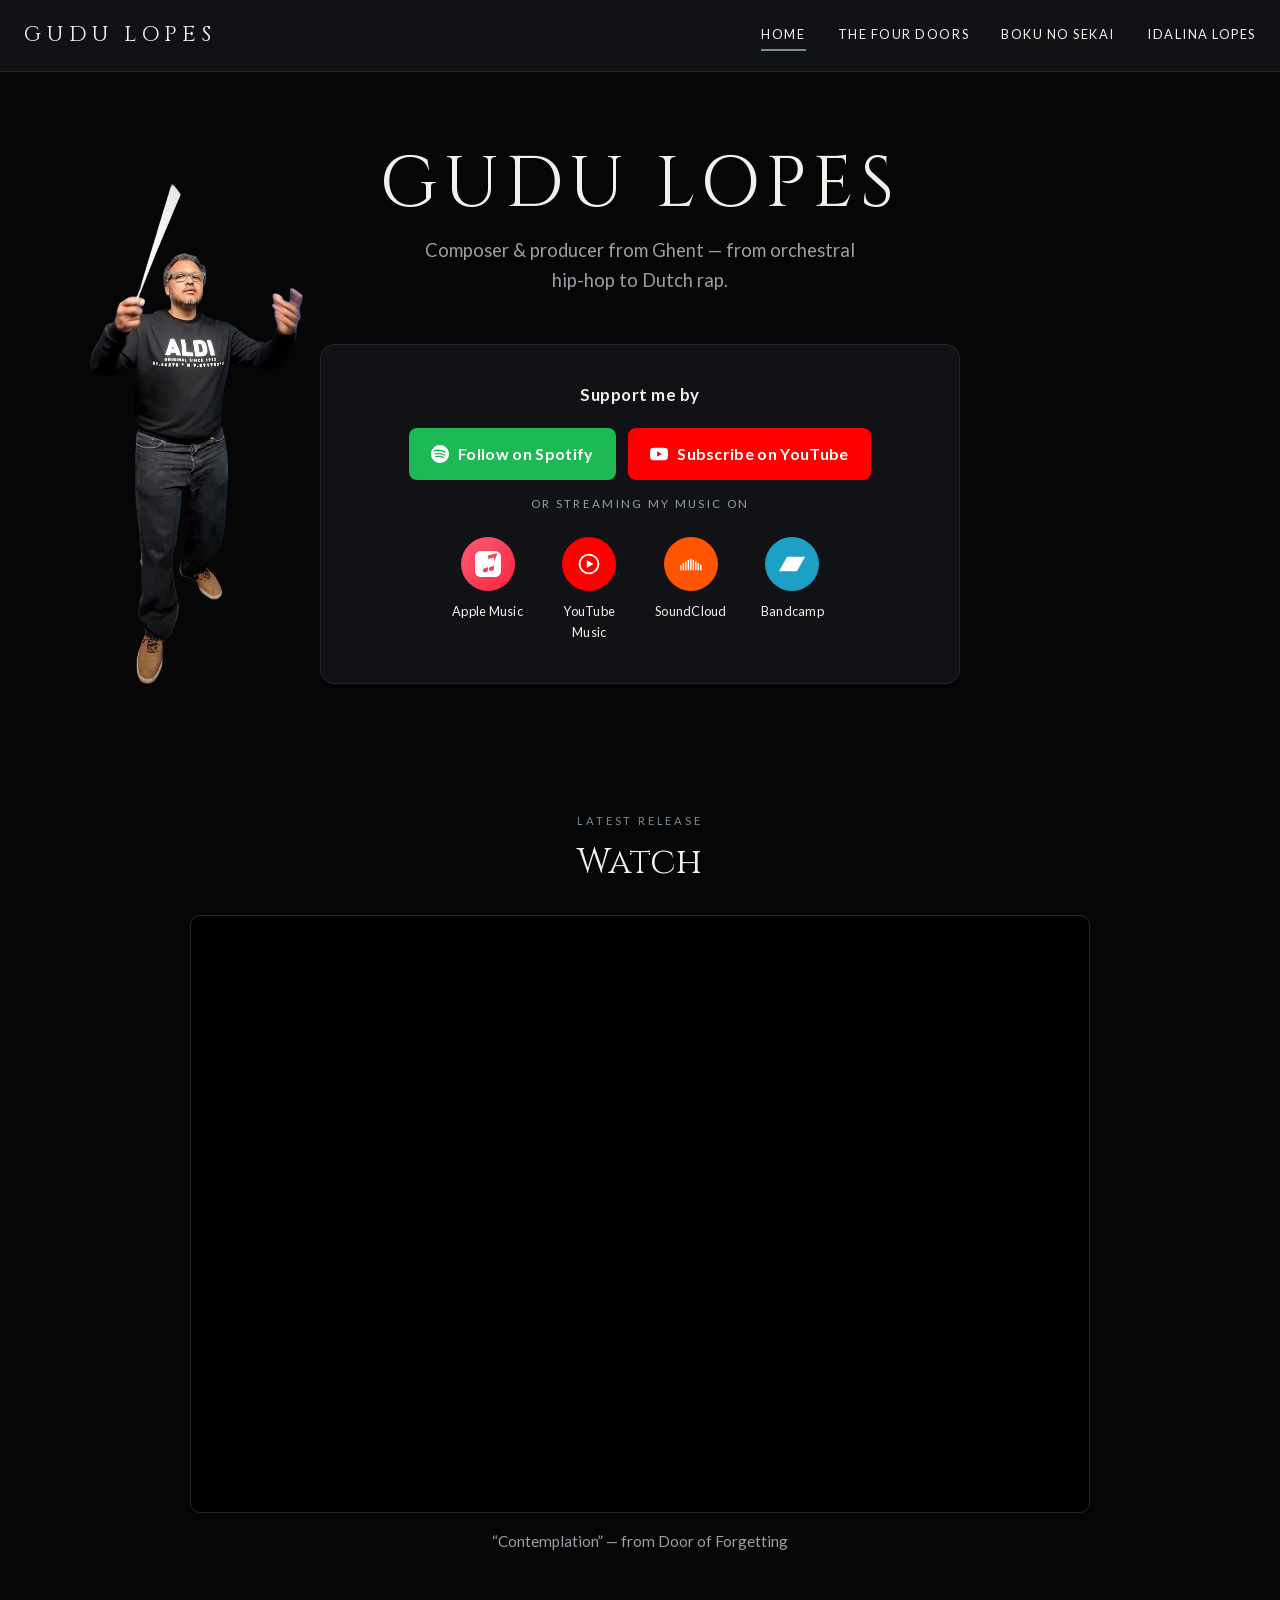
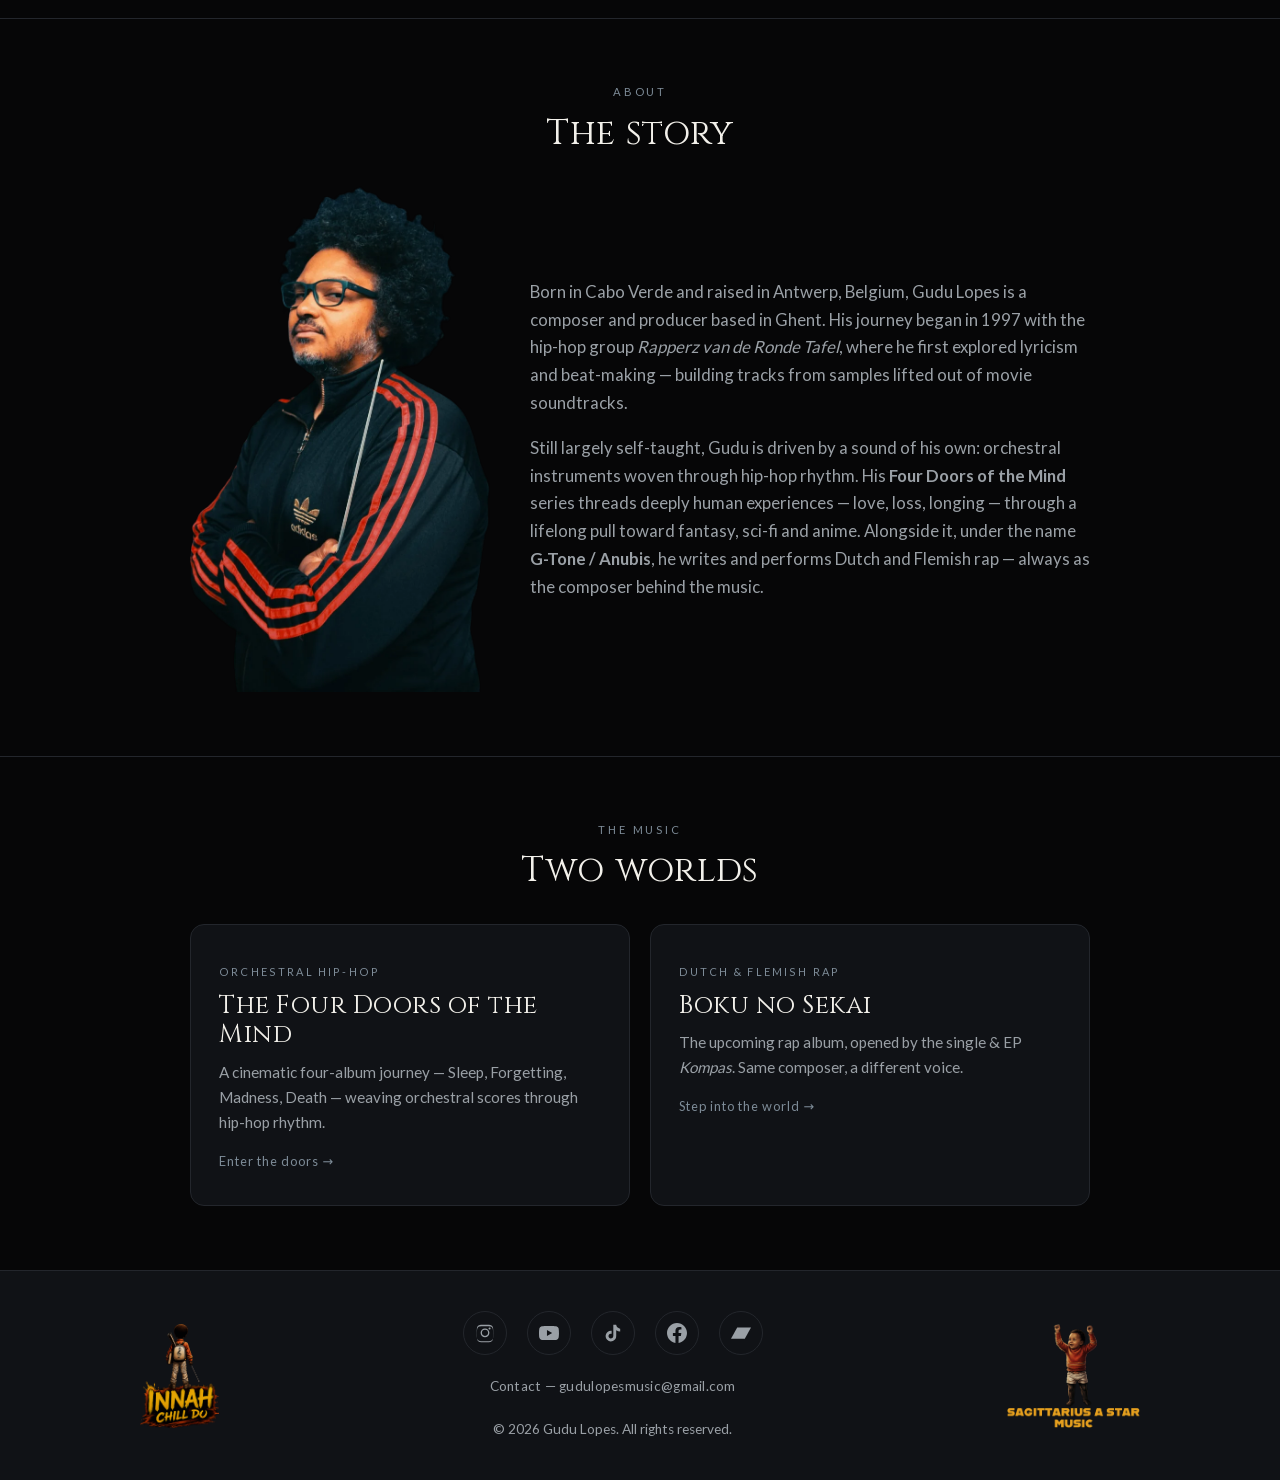
==== commit 708627eb: "v3.6: streaming card without duplicates, Bandcamp added - Drop the Spotify and YouTube icons from th" ====
--- a/index.html
+++ b/index.html
@@ -24,7 +24,7 @@
     <link rel="icon" sizes="32x32" href="assets/images/favicon-32.png" type="image/png">
     <link rel="apple-touch-icon" href="assets/images/favicon.png">
     <link rel="canonical" href="https://gudulopes.com/">
-    <link rel="stylesheet" href="css/style.css?v=15">
+    <link rel="stylesheet" href="css/style.css?v=16">
 </head>
 <body>
     <a class="skip-link" href="#main">Skip to content</a>
@@ -108,25 +108,24 @@
                 </div>
                 <p class="stream-or">or streaming my music on</p>
                 <div class="stream-grid">
-                    <a class="stream-link" href="https://open.spotify.com/artist/3lErfSGYrKxq03sB53J5Nc" target="_blank" rel="noopener">
-                        <span class="stream-icon spot" aria-hidden="true"><svg viewBox="0 0 24 24" fill="currentColor"><path d="M12 0C5.4 0 0 5.4 0 12s5.4 12 12 12 12-5.4 12-12S18.66 0 12 0zm5.521 17.34c-.24.359-.66.48-1.021.24-2.82-1.74-6.36-2.101-10.561-1.141-.418.122-.779-.179-.899-.539-.12-.421.18-.78.54-.9 4.56-1.021 8.52-.6 11.64 1.32.42.18.54.659.301 1.02zm1.44-3.3c-.301.42-.84.6-1.262.3-3.239-1.98-8.159-2.58-11.939-1.38-.479.12-1.02-.12-1.14-.6-.12-.48.12-1.021.6-1.141C9.6 9.9 15 10.561 18.72 12.84c.361.181.54.84.241 1.2zM17.52 10.2C13.68 7.92 7.92 7.74 4.62 8.76c-.6.18-1.2-.18-1.38-.72-.18-.6.18-1.2.72-1.38 3.96-1.2 10.32-1.02 14.76 1.62.54.3.72 1.02.42 1.56-.3.54-1.02.72-1.62.36z"/></svg></span>
-                        Spotify
-                    </a>
+                    <!-- Spotify and YouTube are NOT repeated here: they are the two
+                         buttons above (Follow / Subscribe), so every link in this row
+                         goes somewhere new. -->
                     <a class="stream-link" href="https://music.apple.com/be/artist/gudu-lopes/1650259241" target="_blank" rel="noopener">
                         <span class="stream-icon apple" aria-hidden="true"><svg viewBox="0 0 24 24" fill="currentColor"><path d="M23.997 6.124a9.23 9.23 0 0 0-.24-2.19c-.317-1.31-1.062-2.31-2.18-3.043a5.022 5.022 0 0 0-1.877-.726 10.496 10.496 0 0 0-1.564-.15c-.04-.003-.083-.01-.124-.013H5.988c-.152.01-.303.017-.455.026-.747.043-1.49.123-2.193.4-1.336.53-2.3 1.452-2.865 2.78-.192.448-.292.925-.363 1.408-.056.392-.088.785-.1 1.18 0 .032-.007.062-.01.093v12.223c.01.14.017.283.027.424.05.815.154 1.624.497 2.373.65 1.42 1.738 2.353 3.234 2.802.42.127.856.187 1.293.228.555.053 1.11.06 1.667.06h11.03a12.5 12.5 0 0 0 1.57-.1c.822-.106 1.596-.35 2.295-.81a5.046 5.046 0 0 0 1.88-2.207c.186-.42.293-.87.37-1.324.113-.675.138-1.358.137-2.04-.002-3.8 0-7.595-.003-11.393zm-6.423 3.99v5.712c0 .417-.058.827-.244 1.206-.29.59-.76.962-1.388 1.14-.35.1-.706.157-1.07.173-.95.045-1.773-.6-1.943-1.536a1.88 1.88 0 0 1 1.09-2.077c.31-.14.646-.198.983-.24.317-.04.633-.088.947-.15.5-.1.947-.318 1.278-.72.334-.402.5-.87.5-1.394V6.42c0-.238-.135-.408-.377-.4-.13.006-.256.045-.386.075l-4.11 1.05a1.14 1.14 0 0 0-.888 1.126v8.87c0 .418-.058.828-.244 1.207-.29.59-.76.96-1.388 1.14-.35.1-.706.157-1.07.173-.95.045-1.773-.6-1.943-1.537a1.88 1.88 0 0 1 1.09-2.076c.31-.14.646-.199.983-.24.317-.04.633-.09.947-.15.5-.1.947-.32 1.278-.72.334-.404.5-.87.5-1.396V4.786c0-.417.166-.664.57-.766l6.363-1.63c.24-.058.48-.113.72-.17.42-.098.72.09.72.53z"/></svg></span>
                         Apple Music
                     </a>
-                    <a class="stream-link" href="https://www.youtube.com/channel/UC9ApbYx-4tsoGPxydhpVU5Q" target="_blank" rel="noopener">
-                        <span class="stream-icon yt" aria-hidden="true"><svg viewBox="0 0 24 24" fill="currentColor"><path d="M23.498 6.186a3.016 3.016 0 0 0-2.122-2.136C19.505 3.545 12 3.545 12 3.545s-7.505 0-9.377.505A3.017 3.017 0 0 0 .502 6.186C0 8.07 0 12 0 12s0 3.93.502 5.814a3.016 3.016 0 0 0 2.122 2.136c1.871.505 9.376.505 9.376.505s7.505 0 9.377-.505a3.015 3.015 0 0 0 2.122-2.136C24 15.93 24 12 24 12s0-3.93-.502-5.814zM9.545 15.568V8.432L15.818 12l-6.273 3.568z"/></svg></span>
-                        YouTube
+                    <a class="stream-link" href="https://music.youtube.com/channel/UCkzsEPMuonVdNBuLclTB6sQ" target="_blank" rel="noopener">
+                        <span class="stream-icon ytm" aria-hidden="true"><svg viewBox="0 0 24 24" fill="currentColor"><path fill="none" stroke="currentColor" stroke-width="1.7" d="M12 3.3a8.7 8.7 0 1 0 0 17.4 8.7 8.7 0 0 0 0-17.4z"/><path d="M9.9 8.2l6.2 3.8-6.2 3.8z"/></svg></span>
+                        YouTube Music
                     </a>
                     <a class="stream-link" href="https://soundcloud.com/gudulopes" target="_blank" rel="noopener">
                         <span class="stream-icon sc" aria-hidden="true"><svg viewBox="0 0 24 24" fill="currentColor"><rect x="2" y="13" width="1.3" height="5" rx=".65"/><rect x="4.3" y="11" width="1.3" height="7" rx=".65"/><rect x="6.6" y="9.5" width="1.3" height="8.5" rx=".65"/><rect x="8.9" y="8" width="1.3" height="10" rx=".65"/><rect x="11.2" y="7" width="1.3" height="11" rx=".65"/><rect x="13.5" y="8" width="1.3" height="10" rx=".65"/><rect x="15.8" y="9.5" width="1.3" height="8.5" rx=".65"/><rect x="18.1" y="11" width="1.3" height="7" rx=".65"/><rect x="20.4" y="12.5" width="1.3" height="5.5" rx=".65"/></svg></span>
                         SoundCloud
                     </a>
-                    <a class="stream-link" href="https://music.youtube.com/channel/UCkzsEPMuonVdNBuLclTB6sQ" target="_blank" rel="noopener">
-                        <span class="stream-icon ytm" aria-hidden="true"><svg viewBox="0 0 24 24" fill="currentColor"><path fill="none" stroke="currentColor" stroke-width="1.7" d="M12 3.3a8.7 8.7 0 1 0 0 17.4 8.7 8.7 0 0 0 0-17.4z"/><path d="M9.9 8.2l6.2 3.8-6.2 3.8z"/></svg></span>
-                        YouTube Music
+                    <a class="stream-link" href="https://gudulopes.bandcamp.com" target="_blank" rel="noopener">
+                        <span class="stream-icon bc" aria-hidden="true"><svg viewBox="0 0 24 24" fill="currentColor"><path d="M0 18.75l7.437-13.5H24l-7.438 13.5H0z"/></svg></span>
+                        Bandcamp
                     </a>
                 </div>
             </div>
@@ -141,7 +140,14 @@
                 <!-- EDIT: LATEST VIDEO — a video is set below. To change it, replace
                      only the ID after /embed/ on the iframe with the new YouTube ID
                      (the part after v= in the watch URL). Keep the youtube-nocookie
-                     domain and the rest of the line. -->
+                     domain and the rest of the line.
+                     PREMIERE TIP: a premiere's ID works here too. Before the
+                     premiere the box shows YouTube's countdown; afterwards it
+                     becomes the finished video on its own — nothing to change
+                     back. Put the date in the caption below the box.
+                     AFTER EACH RELEASE: also paste this ID into the song's slot
+                     on its door page, or the video vanishes from the site when
+                     the next release replaces it here. -->
                 <div class="video-container">
                     <iframe src="https://www.youtube-nocookie.com/embed/aUew0fVNL-Y" title="Latest video by Gudu Lopes" loading="lazy" allow="accelerometer; autoplay; clipboard-write; encrypted-media; gyroscope; picture-in-picture" allowfullscreen></iframe>
                 </div>
--- a/css/style.css
+++ b/css/style.css
@@ -256,6 +256,16 @@
     transition: transform 0.2s;
 }
 .stream-link:hover { transform: translateY(-3px); }
+/* Phones: four icons don't fit on one line, so show a neat 2 × 2 grid
+   instead of 3 + a lonely 1. */
+@media (max-width: 479px) {
+    .stream-grid {
+        display: grid;
+        grid-template-columns: repeat(2, 76px);
+        justify-content: center;
+        gap: 1.25rem 3rem;
+    }
+}
 .stream-icon {
     width: 54px; height: 54px;
     border-radius: 50%;
@@ -268,6 +278,7 @@
 .apple { background: linear-gradient(135deg, #FB5C74, #FA243C); }
 .sc    { background: #FF5500; }   /* SoundCloud */
 .ytm   { background: #FF0000; }   /* YouTube Music */
+.bc    { background: #1DA0C3; }   /* Bandcamp */
 /* Spotify's mark is already a circle — let it BE the badge (no nested disc),
    so it reads as the real Spotify icon instead of a white dot on green. */
 .stream-icon.spot { background: transparent; color: #1DB954; }
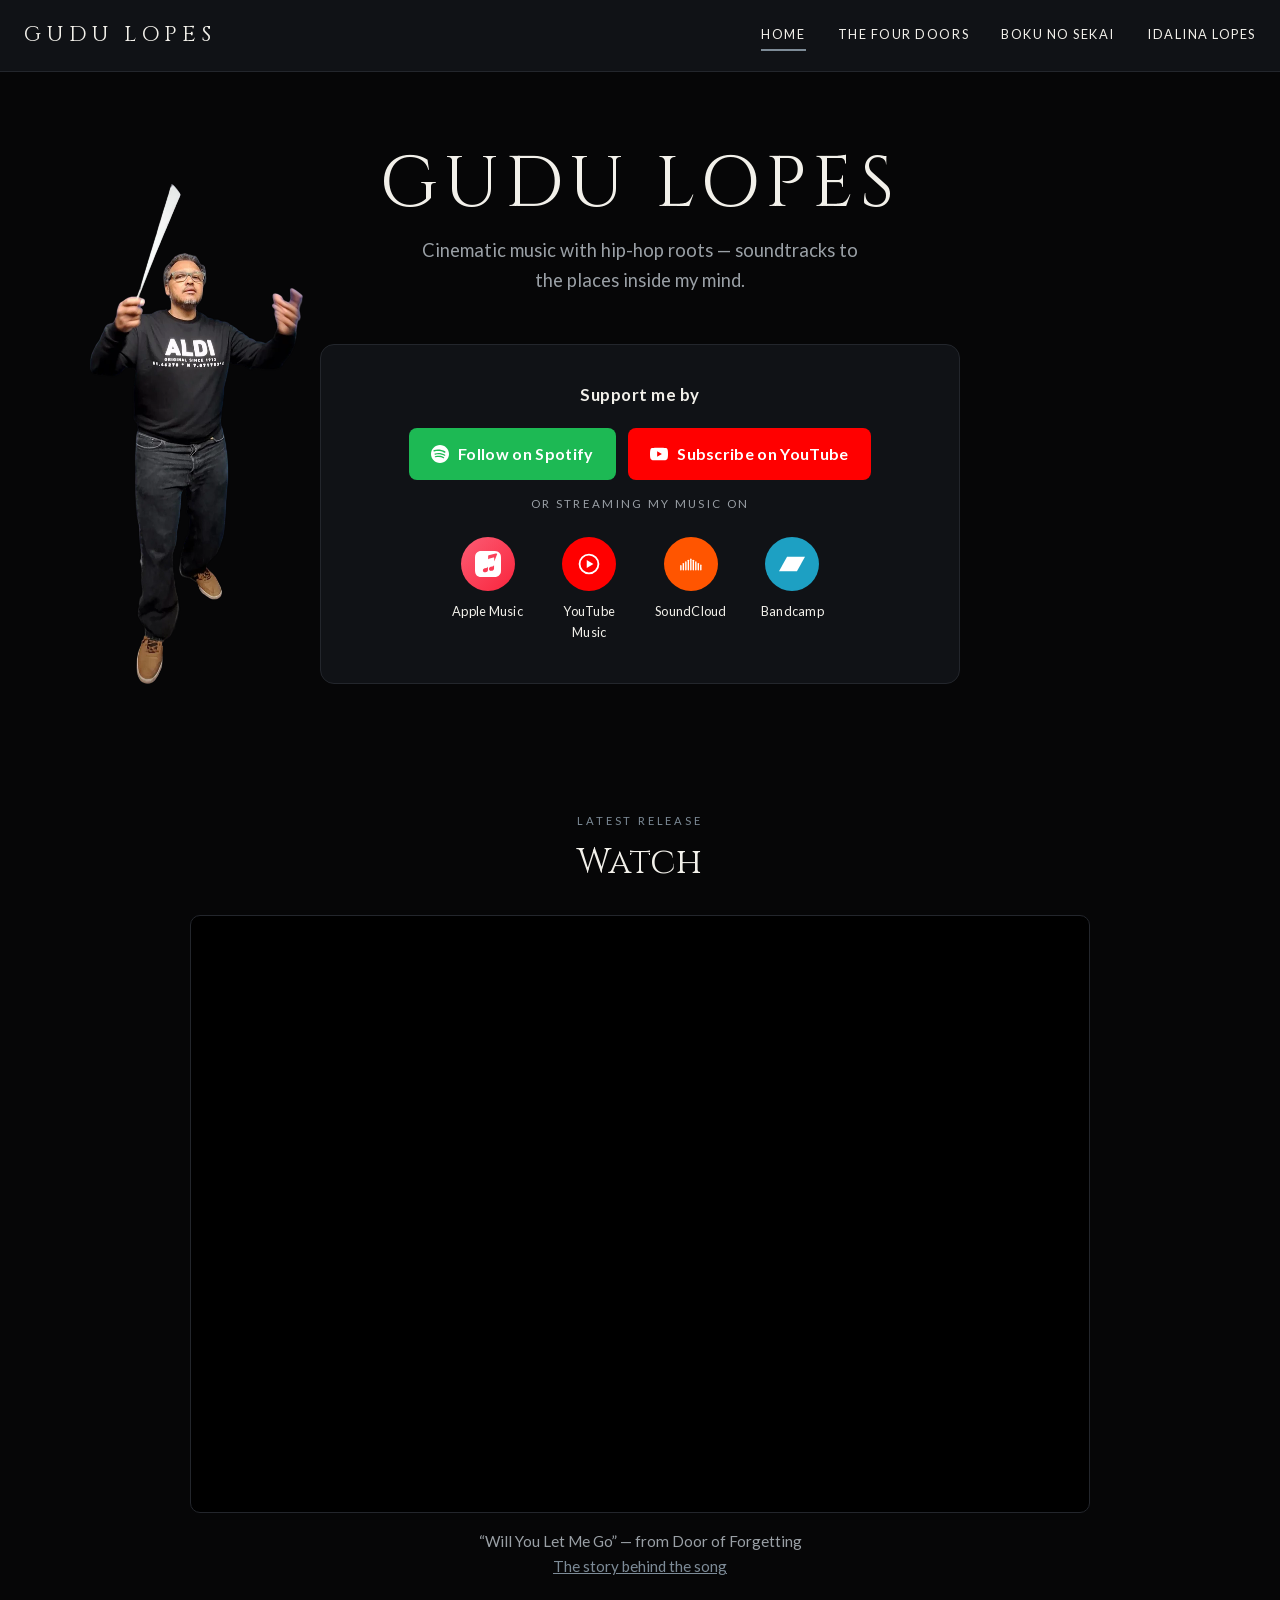
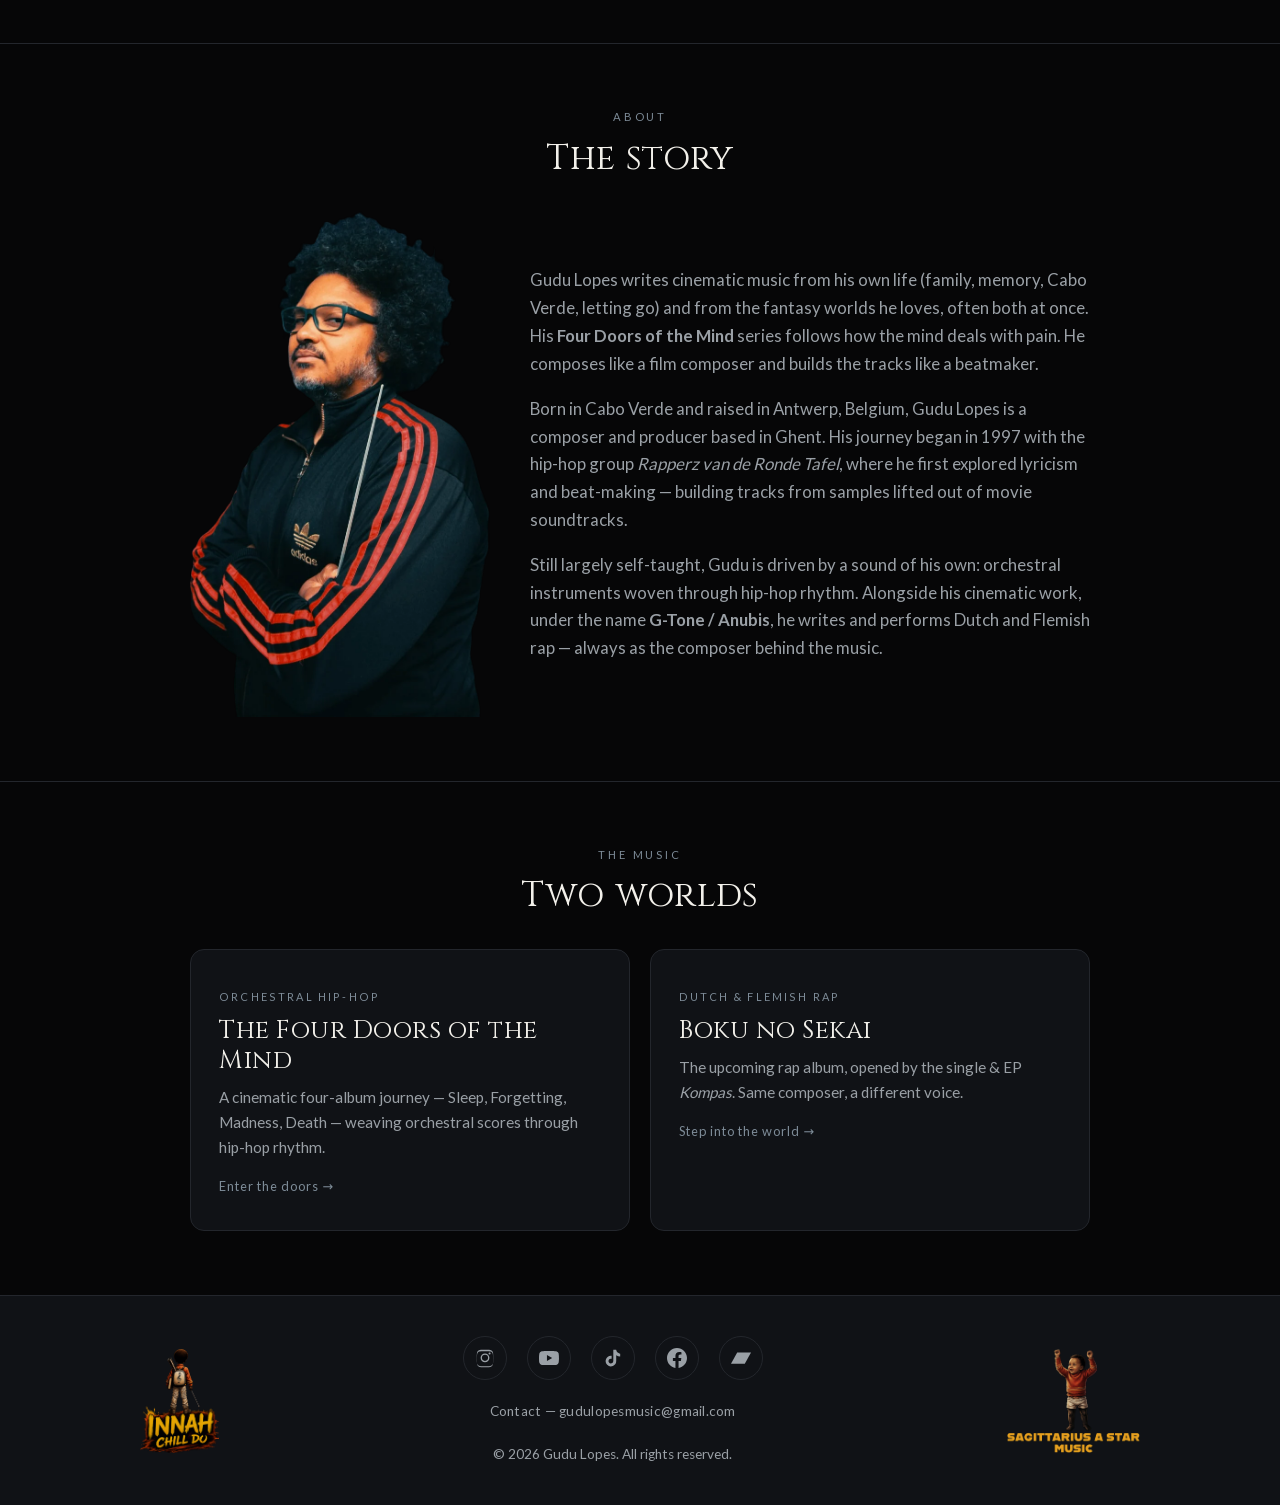
==== commit 3d82b081: "v3.8: prepare Will You Let Me Go release (merge after 13 Nov, 19:00 CET) - Door of Forgetting: album" ====
--- a/index.html
+++ b/index.html
@@ -7,12 +7,12 @@
     <!-- EDIT: PAGE TITLE (browser tab + Google result) -->
     <title>Gudu Lopes | Composer &amp; Producer</title>
     <!-- EDIT: SEARCH DESCRIPTION -->
-    <meta name="description" content="Gudu Lopes — composer and producer from Ghent, Belgium. Cinematic orchestral hip-hop (Four Doors of the Mind) and Dutch/Flemish rap (Boku no Sekai). Listen on Spotify, Apple Music and YouTube.">
+    <meta name="description" content="Cinematic music with hip-hop roots — soundtracks to the places inside his mind. Gudu Lopes, composer and producer from Ghent, Belgium. Listen on Spotify, Apple Music and YouTube.">
 
     <meta property="og:type" content="music.musician">
     <meta property="og:site_name" content="Gudu Lopes">
     <meta property="og:title" content="Gudu Lopes | Composer &amp; Producer">
-    <meta property="og:description" content="Gudu Lopes — composer and producer from Ghent, Belgium. Cinematic orchestral hip-hop (Four Doors of the Mind) and Dutch/Flemish rap (Boku no Sekai). Listen on Spotify, Apple Music and YouTube.">
+    <meta property="og:description" content="Cinematic music with hip-hop roots — soundtracks to the places inside his mind. Gudu Lopes, composer and producer from Ghent, Belgium. Listen on Spotify, Apple Music and YouTube.">
     <meta property="og:url" content="https://gudulopes.com/">
     <meta property="og:image" content="https://gudulopes.com/assets/images/og-image.png">
     <meta property="og:image:width" content="1200">
@@ -24,7 +24,7 @@
     <link rel="icon" sizes="32x32" href="assets/images/favicon-32.png" type="image/png">
     <link rel="apple-touch-icon" href="assets/images/favicon.png">
     <link rel="canonical" href="https://gudulopes.com/">
-    <link rel="stylesheet" href="css/style.css?v=16">
+    <link rel="stylesheet" href="css/style.css?v=17">
 </head>
 <body>
     <a class="skip-link" href="#main">Skip to content</a>
@@ -75,7 +75,7 @@
                 <div class="hero-text">
                     <h1>GUDU LOPES</h1>
                     <!-- EDIT: TAGLINE -->
-                    <p class="tagline">Composer &amp; producer from Ghent — from orchestral hip-hop to Dutch rap.</p>
+                    <p class="tagline">Cinematic music with hip-hop roots — soundtracks to the places inside my mind.</p>
                 </div>
                 <!-- EDIT: HERO FIGURE — swap the src to change the photo. -->
                 <figure class="hero-figure">
@@ -149,10 +149,10 @@
                      on its door page, or the video vanishes from the site when
                      the next release replaces it here. -->
                 <div class="video-container">
-                    <iframe src="https://www.youtube-nocookie.com/embed/aUew0fVNL-Y" title="Latest video by Gudu Lopes" loading="lazy" allow="accelerometer; autoplay; clipboard-write; encrypted-media; gyroscope; picture-in-picture" allowfullscreen></iframe>
+                    <iframe src="https://www.youtube-nocookie.com/embed/WYLMG_VIDEO_ID" title="Will You Let Me Go — Gudu Lopes" loading="lazy" allow="accelerometer; autoplay; clipboard-write; encrypted-media; gyroscope; picture-in-picture" allowfullscreen></iframe>
                 </div>
                 <!-- EDIT: RELEASE CAPTION — e.g. release title + date. Leave empty to hide. -->
-                <p style="text-align:center;color:var(--text-muted);margin-top:1rem;font-size:0.95rem;">&ldquo;Contemplation&rdquo; &mdash; from Door of Forgetting</p>
+                <p style="text-align:center;color:var(--text-muted);margin-top:1rem;font-size:0.95rem;">&ldquo;Will You Let Me Go&rdquo; &mdash; from Door of Forgetting<br><a href="door-of-forgetting.html#will-you-let-me-go" style="color:var(--accent);">The story behind the song</a></p>
             </div>
         </section>
 
@@ -168,8 +168,10 @@
                         <img src="assets/images/gudu-portrait.webp" alt="Gudu Lopes as his conductor persona Innah Chill Do, arms crossed and holding a baton" width="653" height="1100" loading="lazy">
                     </figure>
                     <div class="bio-text">
+                        <!-- Definition (decided 5 Nov 2026): keep this paragraph word for word. -->
+                        <p>Gudu Lopes writes cinematic music from his own life (family, memory, Cabo Verde, letting go) and from the fantasy worlds he loves, often both at once. His <strong>Four Doors of the Mind</strong> series follows how the mind deals with pain. He composes like a film composer and builds the tracks like a beatmaker.</p>
                         <p>Born in Cabo Verde and raised in Antwerp, Belgium, Gudu Lopes is a composer and producer based in Ghent. His journey began in 1997 with the hip-hop group <em>Rapperz van de Ronde Tafel</em>, where he first explored lyricism and beat-making — building tracks from samples lifted out of movie soundtracks.</p>
-                        <p>Still largely self-taught, Gudu is driven by a sound of his own: orchestral instruments woven through hip-hop rhythm. His <strong>Four Doors of the Mind</strong> series threads deeply human experiences — love, loss, longing — through a lifelong pull toward fantasy, sci-fi and anime. Alongside it, under the name <strong>G-Tone / Anubis</strong>, he writes and performs Dutch and Flemish rap — always as the composer behind the music.</p>
+                        <p>Still largely self-taught, Gudu is driven by a sound of his own: orchestral instruments woven through hip-hop rhythm. Alongside his cinematic work, under the name <strong>G-Tone / Anubis</strong>, he writes and performs Dutch and Flemish rap — always as the composer behind the music.</p>
                     </div>
                 </div>
             </div>
--- a/css/style.css
+++ b/css/style.css
@@ -619,6 +619,42 @@
 .track-story p { margin-bottom: 1rem; }
 .track-story:empty { margin-top: 0; }
 
+/* --- SINGLE RELEASE CARD (inside a song block) ----------------------------- */
+/* Cover + track list + streaming buttons for a single with its own artwork
+   (first used for Will You Let Me Go). Reuses .cover, .release-meta,
+   .tracklist and .listen-actions from the album head above. */
+.single-head {
+    display: grid; grid-template-columns: 1fr; gap: 1.25rem;
+    margin-top: 1.75rem;
+}
+.single-head .cover { max-width: 280px; }
+@media (min-width: 640px) {
+    .single-head { grid-template-columns: 200px 1fr; align-items: start; }
+    .single-head .cover { max-width: none; }
+}
+.single-head .listen-actions { margin-top: 1rem; }
+.track .version-title { font-size: 1.15rem; margin: 2.25rem 0 1rem; }
+.credit-line { color: var(--text-muted); font-size: 0.85rem; letter-spacing: 0.04em; margin-top: 1rem; }
+
+/* --- LYRICS (click to open — plain HTML, no JavaScript) ------------------- */
+.lyrics {
+    margin-top: 1.5rem;
+    border: 1px solid var(--line); border-radius: 10px;
+    background: var(--bg-elevated);
+}
+.lyrics summary {
+    cursor: pointer; padding: 0.9rem 1.1rem;
+    font-family: var(--font-display); letter-spacing: 0.14em; color: var(--text);
+}
+.lyrics summary:hover { color: var(--accent); }
+.lyrics-body { padding: 0 1.1rem 1.25rem; color: var(--text-muted); line-height: 1.75; }
+.lyrics-body h3 {
+    font-family: var(--font-body); font-weight: 700;
+    font-size: 0.72rem; letter-spacing: 0.18em; text-transform: uppercase;
+    color: var(--accent); margin: 1.25rem 0 0.35rem;
+}
+.lyrics-body h3:first-child { margin-top: 0.25rem; }
+
 /* --- BANDCAMP / GENERIC CTA BUTTON --------------------------------------- */
 .btn-listen {
     display: inline-flex; align-items: center; gap: 0.5rem;
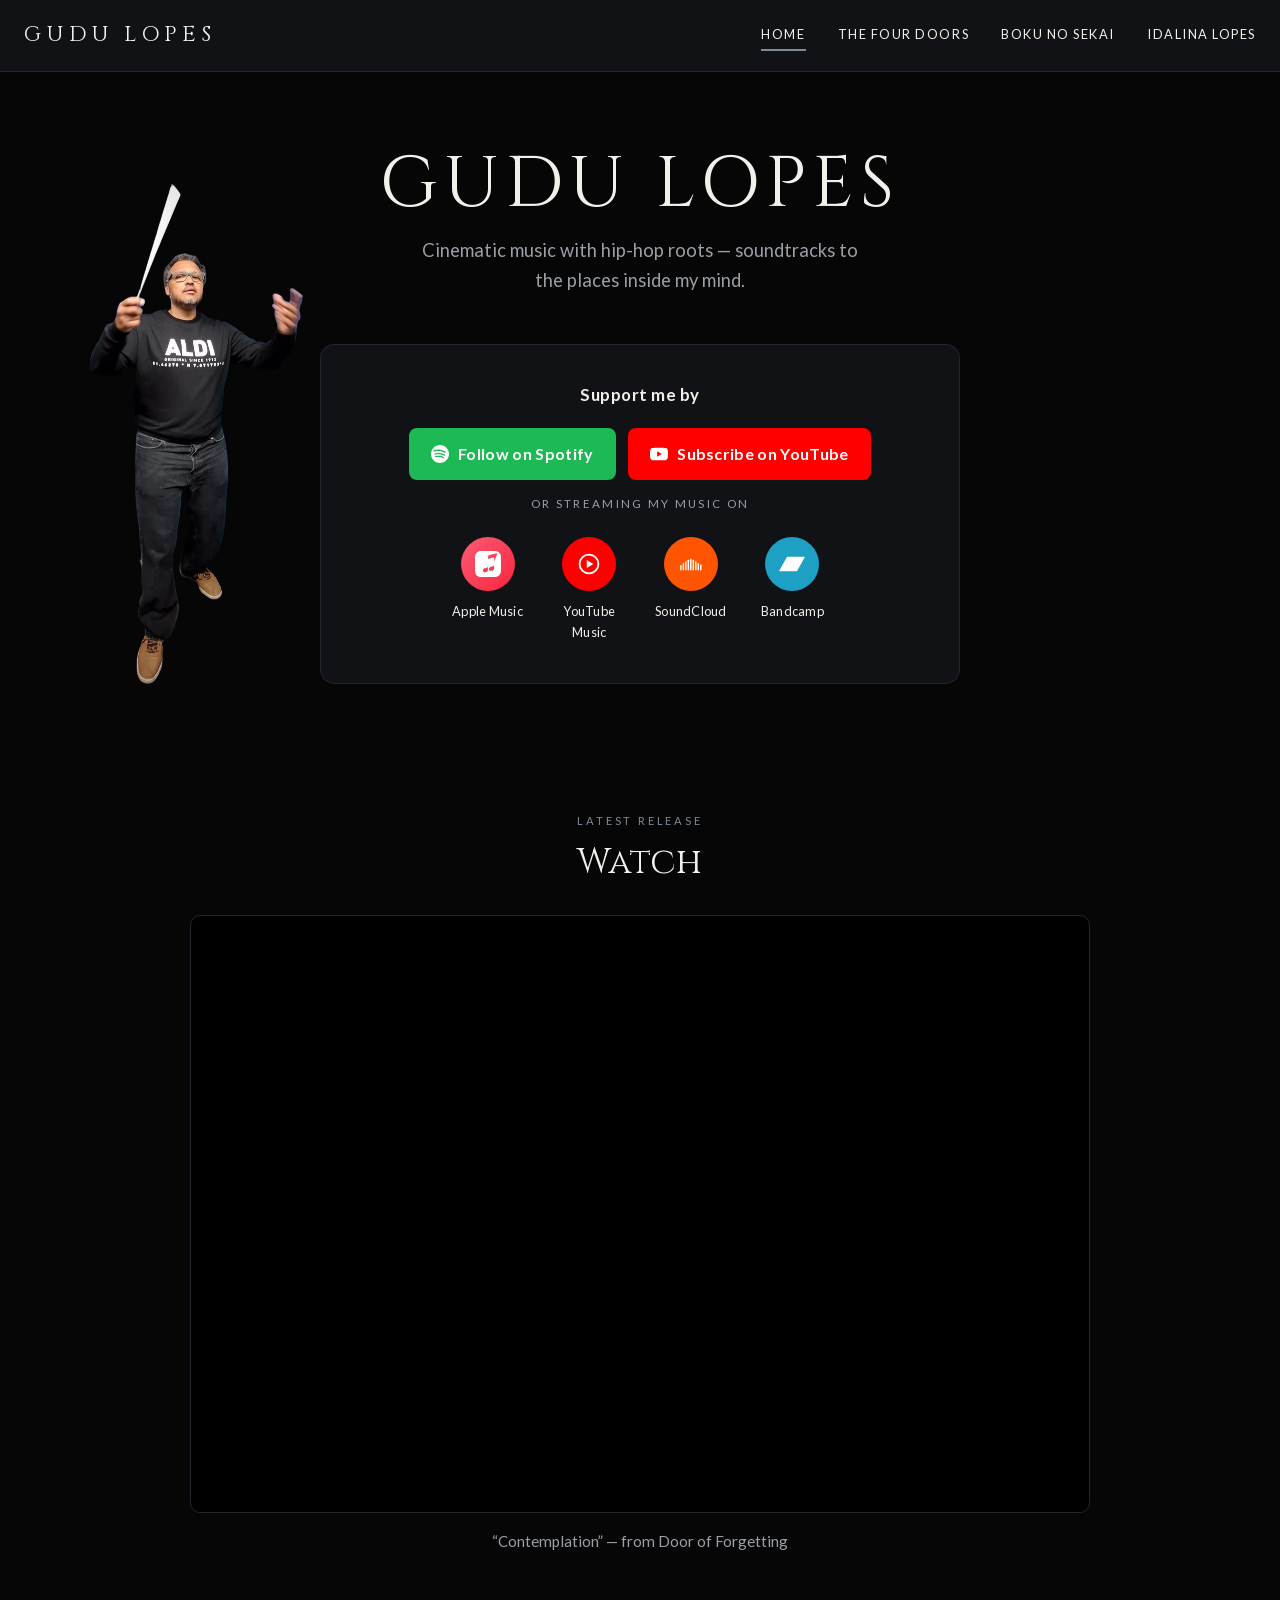
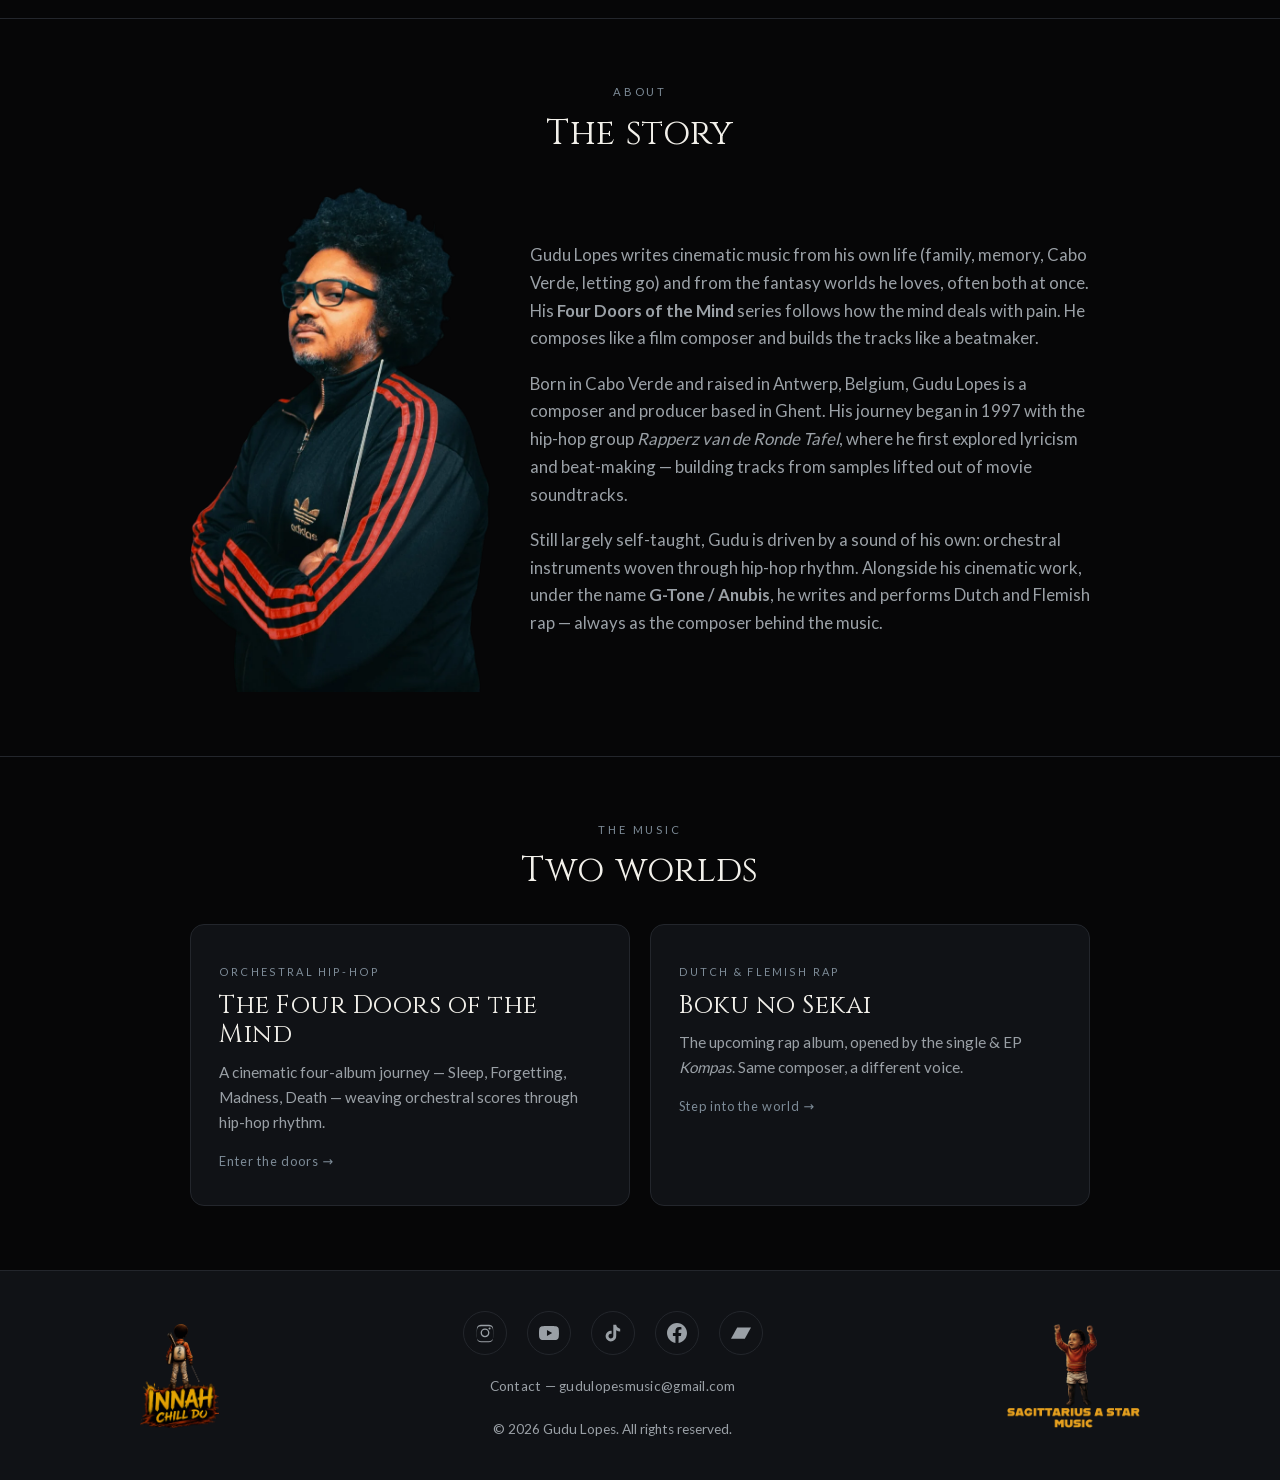
==== commit 1459a135: "v3.7: new tagline and definition (decided 5 Nov 2026) - Homepage tagline: "Cinematic music with hip-" ====
--- a/index.html
+++ b/index.html
@@ -24,7 +24,7 @@
     <link rel="icon" sizes="32x32" href="assets/images/favicon-32.png" type="image/png">
     <link rel="apple-touch-icon" href="assets/images/favicon.png">
     <link rel="canonical" href="https://gudulopes.com/">
-    <link rel="stylesheet" href="css/style.css?v=17">
+    <link rel="stylesheet" href="css/style.css?v=16">
 </head>
 <body>
     <a class="skip-link" href="#main">Skip to content</a>
@@ -149,10 +149,10 @@
                      on its door page, or the video vanishes from the site when
                      the next release replaces it here. -->
                 <div class="video-container">
-                    <iframe src="https://www.youtube-nocookie.com/embed/WYLMG_VIDEO_ID" title="Will You Let Me Go — Gudu Lopes" loading="lazy" allow="accelerometer; autoplay; clipboard-write; encrypted-media; gyroscope; picture-in-picture" allowfullscreen></iframe>
+                    <iframe src="https://www.youtube-nocookie.com/embed/aUew0fVNL-Y" title="Latest video by Gudu Lopes" loading="lazy" allow="accelerometer; autoplay; clipboard-write; encrypted-media; gyroscope; picture-in-picture" allowfullscreen></iframe>
                 </div>
                 <!-- EDIT: RELEASE CAPTION — e.g. release title + date. Leave empty to hide. -->
-                <p style="text-align:center;color:var(--text-muted);margin-top:1rem;font-size:0.95rem;">&ldquo;Will You Let Me Go&rdquo; &mdash; from Door of Forgetting<br><a href="door-of-forgetting.html#will-you-let-me-go" style="color:var(--accent);">The story behind the song</a></p>
+                <p style="text-align:center;color:var(--text-muted);margin-top:1rem;font-size:0.95rem;">&ldquo;Contemplation&rdquo; &mdash; from Door of Forgetting</p>
             </div>
         </section>
 
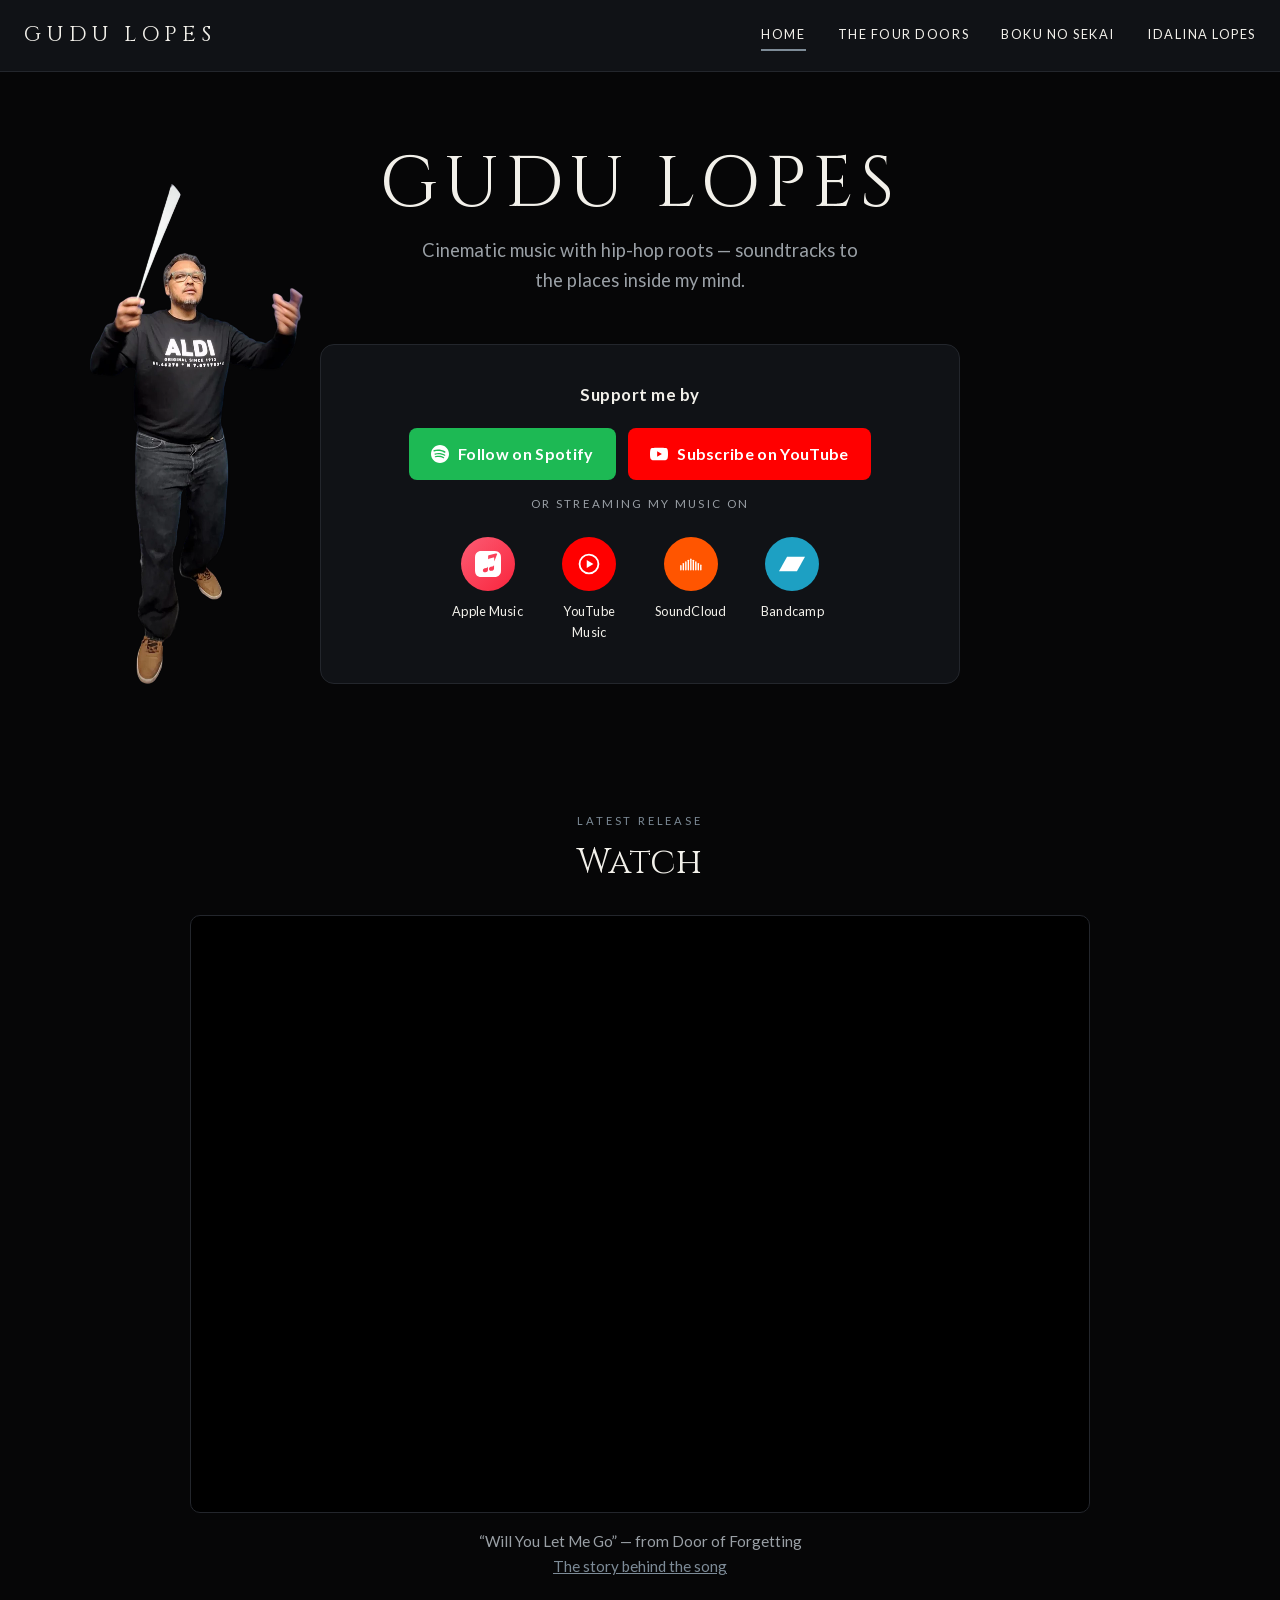
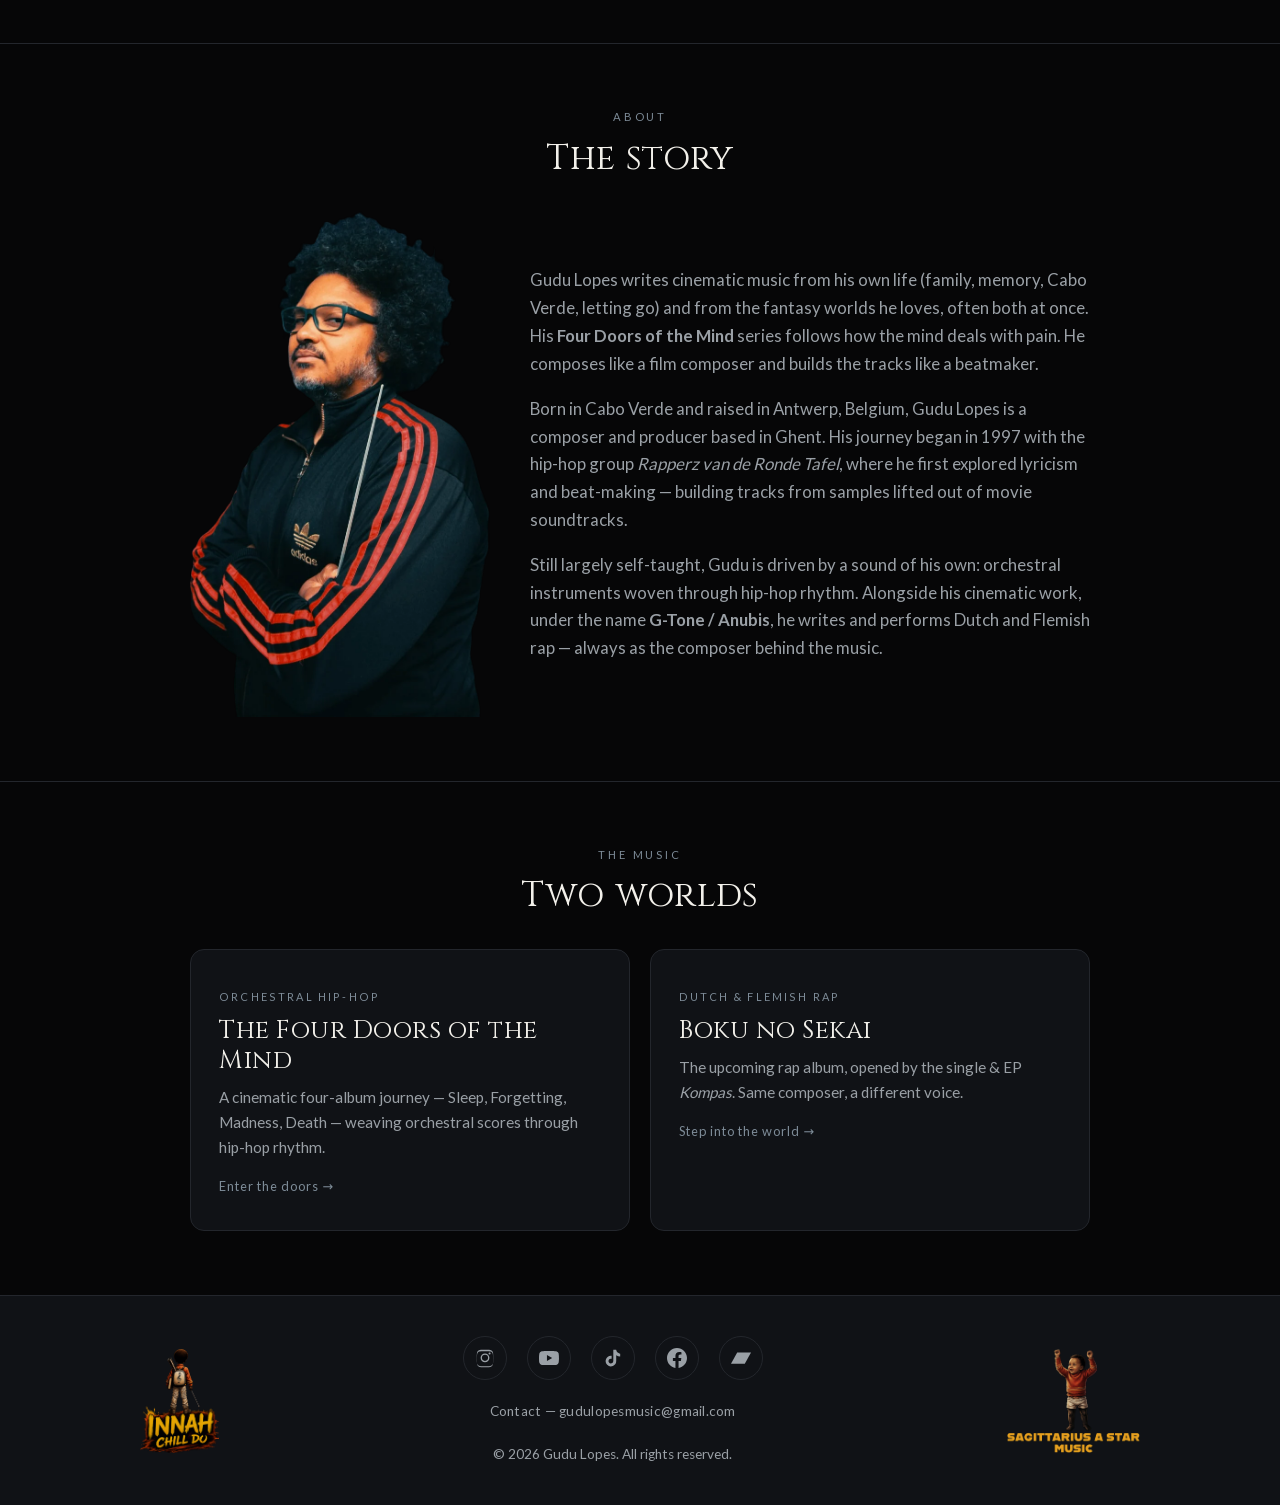
==== commit 3fff7ede: "Merge 08d250d1c43d6118183573d394826bdcb475e713 into 02d67f50c7fc7d68706e8578e00c6cfd684b90b4" ====
--- a/index.html
+++ b/index.html
@@ -24,7 +24,7 @@
     <link rel="icon" sizes="32x32" href="assets/images/favicon-32.png" type="image/png">
     <link rel="apple-touch-icon" href="assets/images/favicon.png">
     <link rel="canonical" href="https://gudulopes.com/">
-    <link rel="stylesheet" href="css/style.css?v=16">
+    <link rel="stylesheet" href="css/style.css?v=17">
 </head>
 <body>
     <a class="skip-link" href="#main">Skip to content</a>
@@ -149,10 +149,10 @@
                      on its door page, or the video vanishes from the site when
                      the next release replaces it here. -->
                 <div class="video-container">
-                    <iframe src="https://www.youtube-nocookie.com/embed/aUew0fVNL-Y" title="Latest video by Gudu Lopes" loading="lazy" allow="accelerometer; autoplay; clipboard-write; encrypted-media; gyroscope; picture-in-picture" allowfullscreen></iframe>
+                    <iframe src="https://www.youtube-nocookie.com/embed/WYLMG_VIDEO_ID" title="Will You Let Me Go — Gudu Lopes" loading="lazy" allow="accelerometer; autoplay; clipboard-write; encrypted-media; gyroscope; picture-in-picture" allowfullscreen></iframe>
                 </div>
                 <!-- EDIT: RELEASE CAPTION — e.g. release title + date. Leave empty to hide. -->
-                <p style="text-align:center;color:var(--text-muted);margin-top:1rem;font-size:0.95rem;">&ldquo;Contemplation&rdquo; &mdash; from Door of Forgetting</p>
+                <p style="text-align:center;color:var(--text-muted);margin-top:1rem;font-size:0.95rem;">&ldquo;Will You Let Me Go&rdquo; &mdash; from Door of Forgetting<br><a href="door-of-forgetting.html#will-you-let-me-go" style="color:var(--accent);">The story behind the song</a></p>
             </div>
         </section>
 
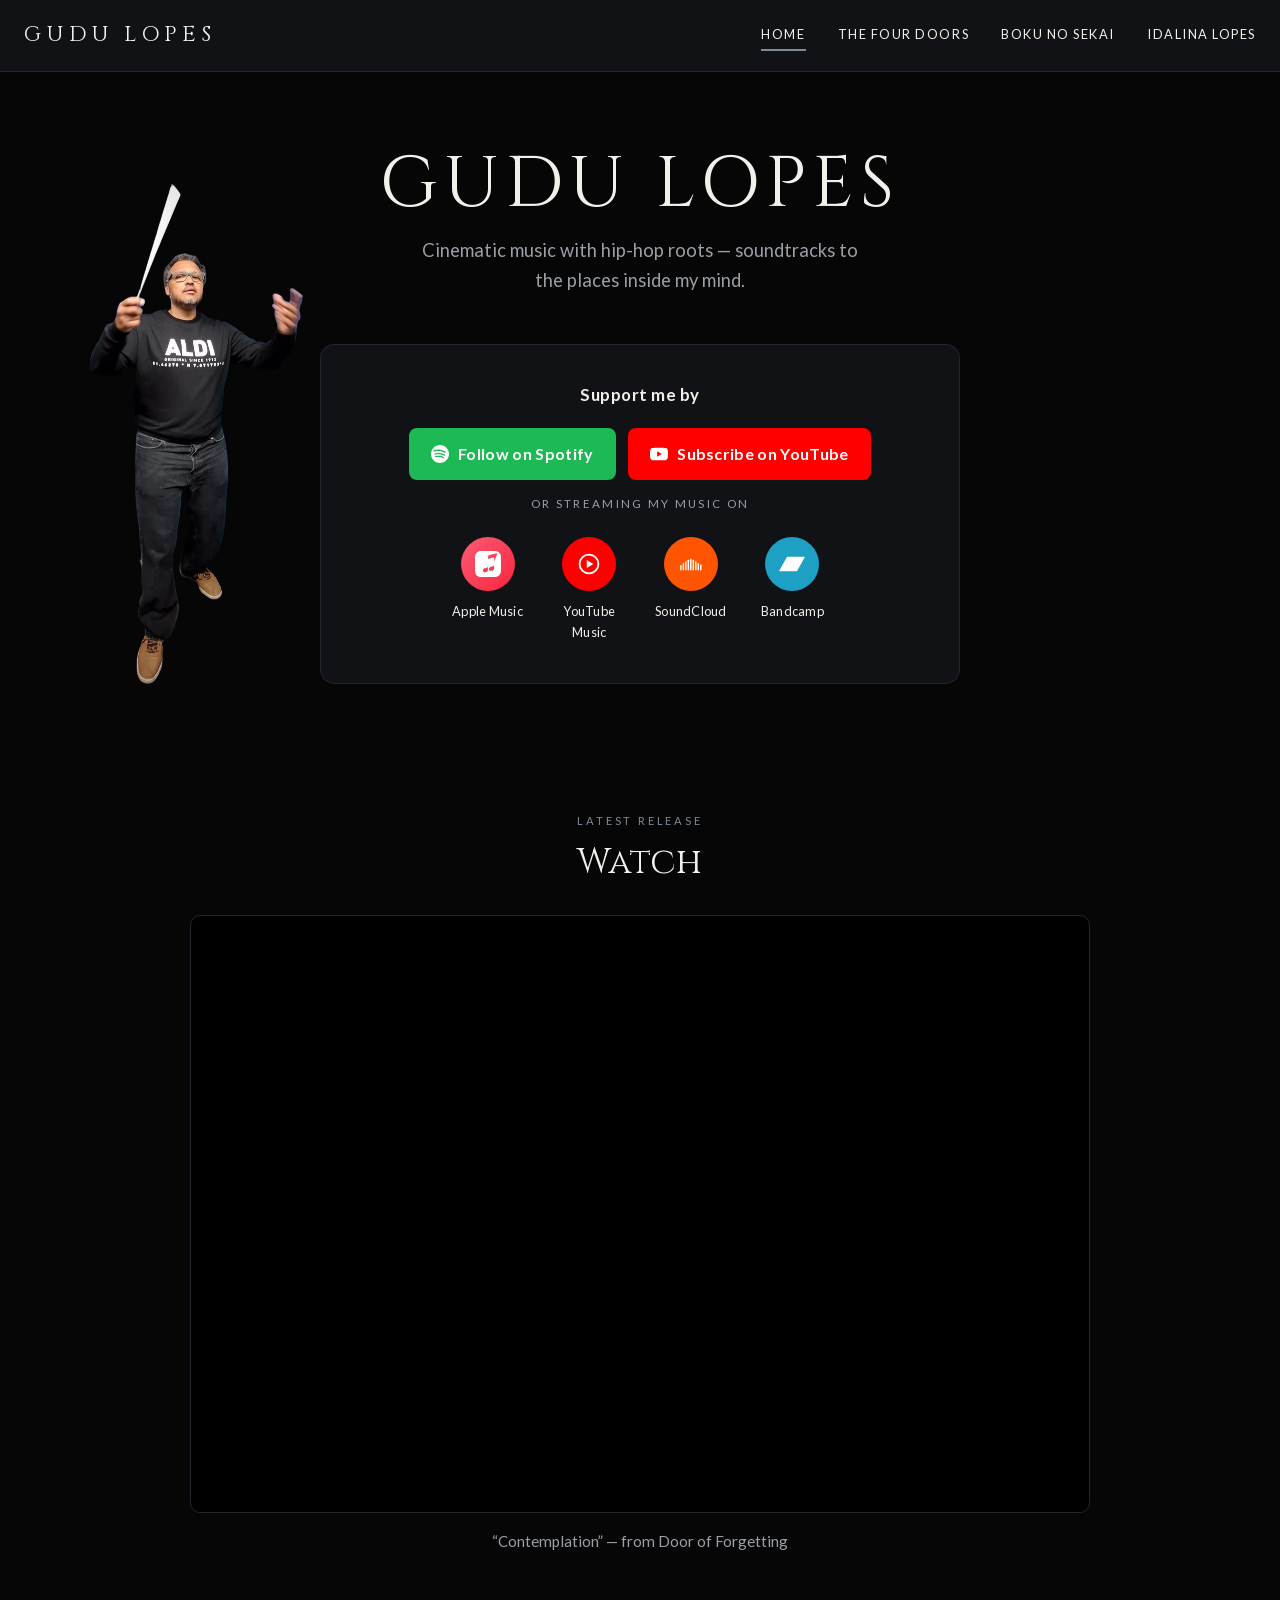
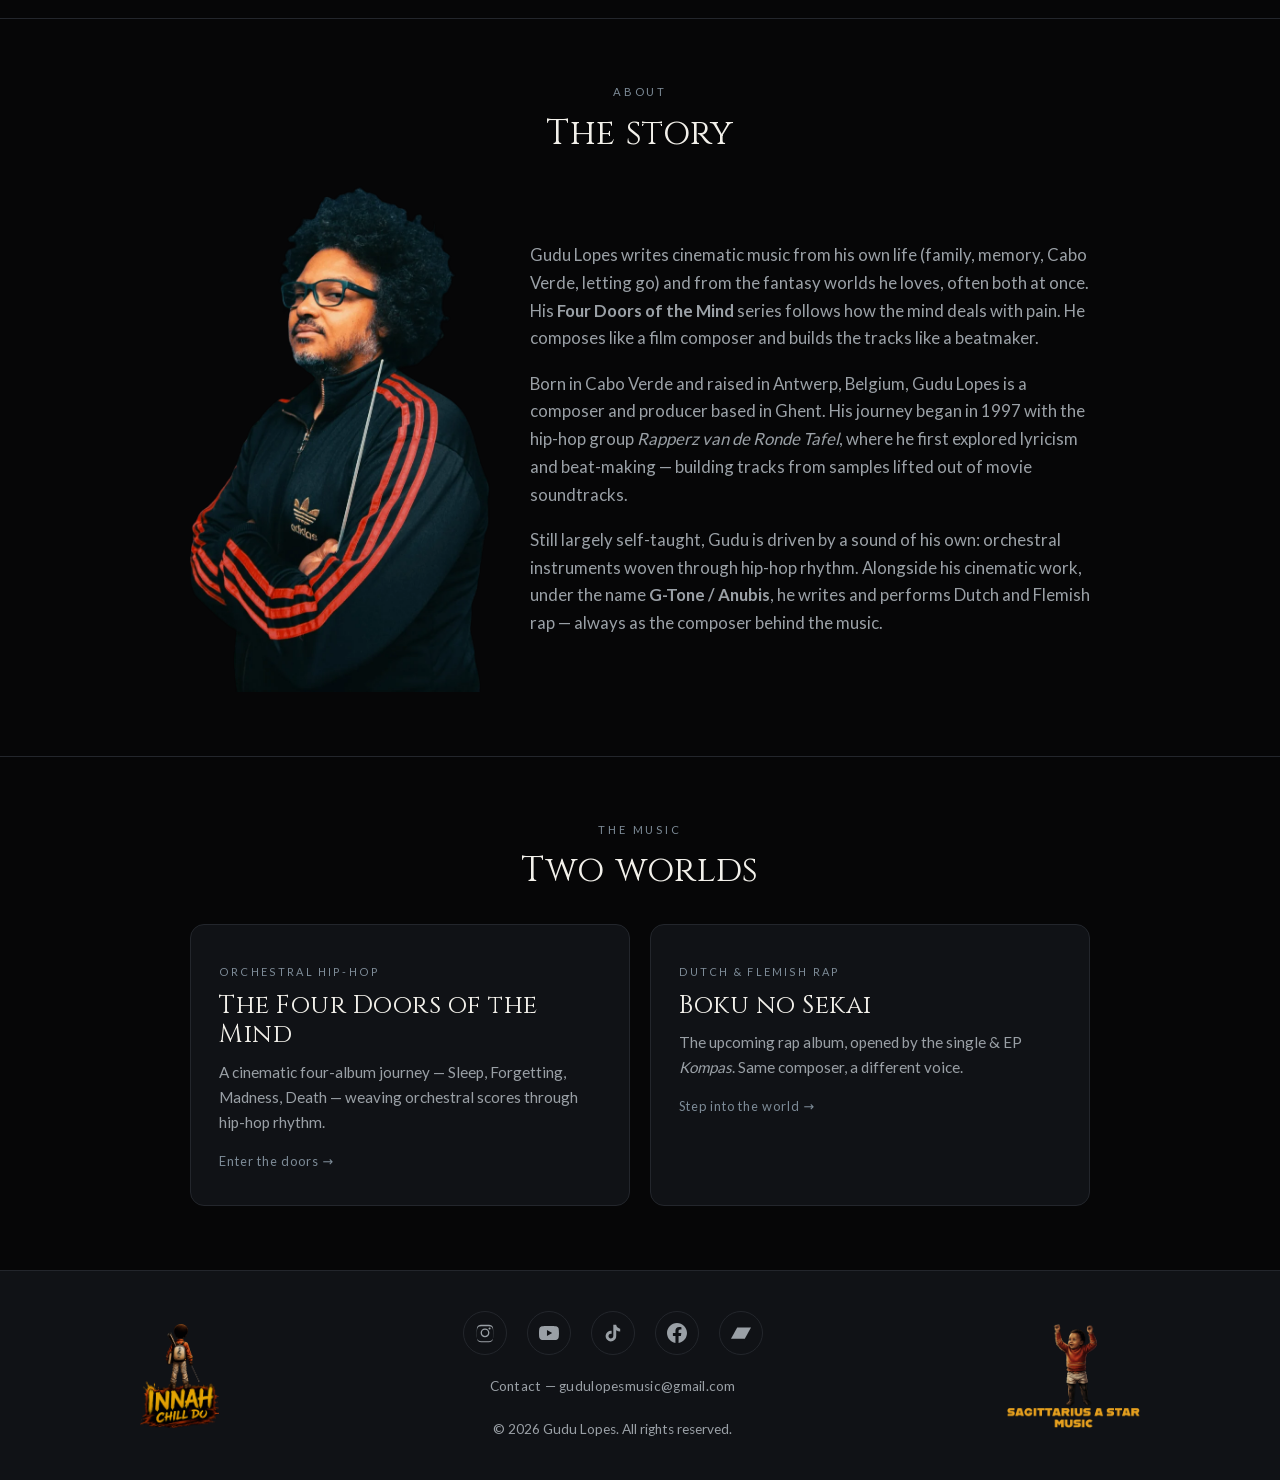
==== commit 6930a385: "new changes and goathunter" ====
--- a/index.html
+++ b/index.html
@@ -24,7 +24,7 @@
     <link rel="icon" sizes="32x32" href="assets/images/favicon-32.png" type="image/png">
     <link rel="apple-touch-icon" href="assets/images/favicon.png">
     <link rel="canonical" href="https://gudulopes.com/">
-    <link rel="stylesheet" href="css/style.css?v=17">
+    <link rel="stylesheet" href="css/style.css?v=16">
 </head>
 <body>
     <a class="skip-link" href="#main">Skip to content</a>
@@ -123,7 +123,7 @@
                         <span class="stream-icon sc" aria-hidden="true"><svg viewBox="0 0 24 24" fill="currentColor"><rect x="2" y="13" width="1.3" height="5" rx=".65"/><rect x="4.3" y="11" width="1.3" height="7" rx=".65"/><rect x="6.6" y="9.5" width="1.3" height="8.5" rx=".65"/><rect x="8.9" y="8" width="1.3" height="10" rx=".65"/><rect x="11.2" y="7" width="1.3" height="11" rx=".65"/><rect x="13.5" y="8" width="1.3" height="10" rx=".65"/><rect x="15.8" y="9.5" width="1.3" height="8.5" rx=".65"/><rect x="18.1" y="11" width="1.3" height="7" rx=".65"/><rect x="20.4" y="12.5" width="1.3" height="5.5" rx=".65"/></svg></span>
                         SoundCloud
                     </a>
-                    <a class="stream-link" href="https://gudulopes.bandcamp.com" target="_blank" rel="noopener">
+                    <a class="stream-link" href="https://gudulopes.bandcamp.com/follow_me" target="_blank" rel="noopener">
                         <span class="stream-icon bc" aria-hidden="true"><svg viewBox="0 0 24 24" fill="currentColor"><path d="M0 18.75l7.437-13.5H24l-7.438 13.5H0z"/></svg></span>
                         Bandcamp
                     </a>
@@ -149,10 +149,10 @@
                      on its door page, or the video vanishes from the site when
                      the next release replaces it here. -->
                 <div class="video-container">
-                    <iframe src="https://www.youtube-nocookie.com/embed/WYLMG_VIDEO_ID" title="Will You Let Me Go — Gudu Lopes" loading="lazy" allow="accelerometer; autoplay; clipboard-write; encrypted-media; gyroscope; picture-in-picture" allowfullscreen></iframe>
+                    <iframe src="https://www.youtube-nocookie.com/embed/aUew0fVNL-Y" title="Latest video by Gudu Lopes" loading="lazy" allow="accelerometer; autoplay; clipboard-write; encrypted-media; gyroscope; picture-in-picture" allowfullscreen></iframe>
                 </div>
                 <!-- EDIT: RELEASE CAPTION — e.g. release title + date. Leave empty to hide. -->
-                <p style="text-align:center;color:var(--text-muted);margin-top:1rem;font-size:0.95rem;">&ldquo;Will You Let Me Go&rdquo; &mdash; from Door of Forgetting<br><a href="door-of-forgetting.html#will-you-let-me-go" style="color:var(--accent);">The story behind the song</a></p>
+                <p style="text-align:center;color:var(--text-muted);margin-top:1rem;font-size:0.95rem;">&ldquo;Contemplation&rdquo; &mdash; from Door of Forgetting</p>
             </div>
         </section>
 
@@ -231,5 +231,8 @@
     </footer>
 
     <script src="js/script.js"></script>
+    <!-- Visitor counter (GoatCounter): no cookies. Stats: https://guduboy.goatcounter.com -->
+    <script data-goatcounter="https://guduboy.goatcounter.com/count"
+            async src="https://gc.zgo.at/count.js"></script>
 </body>
 </html>
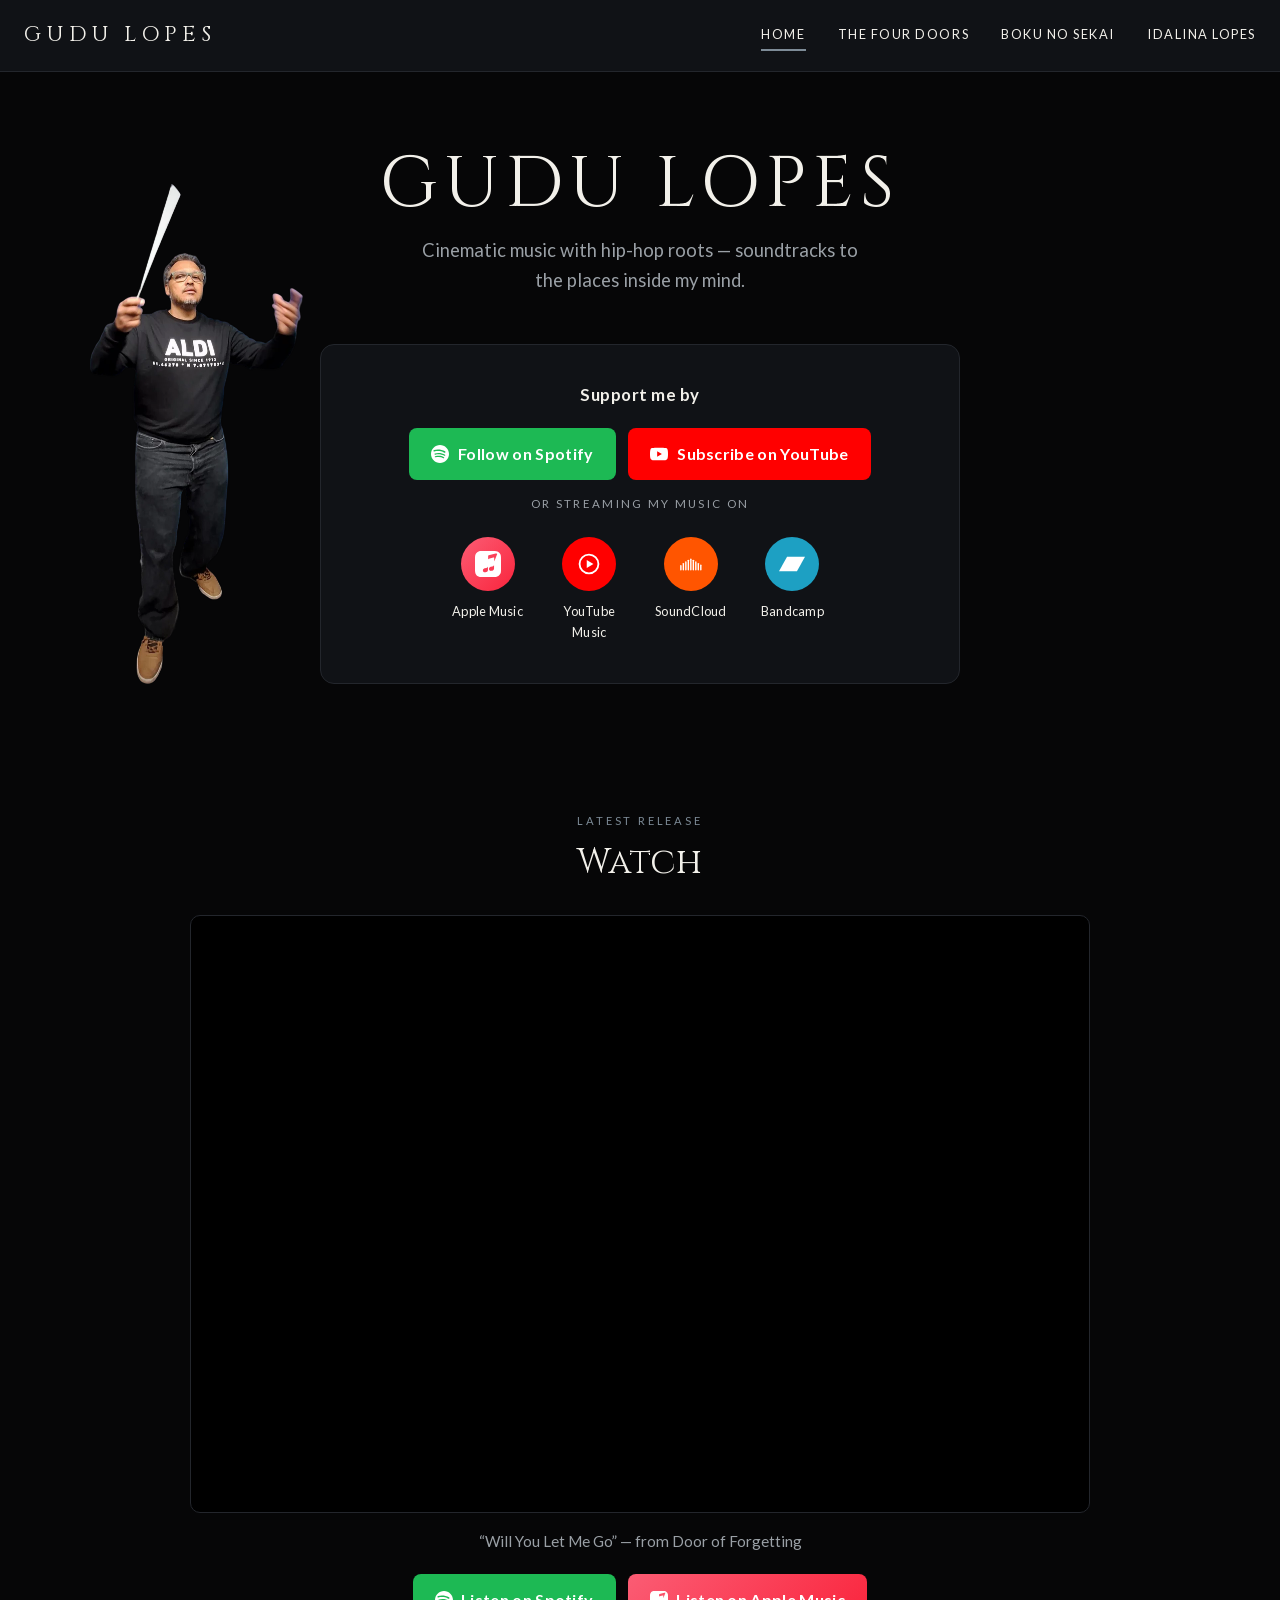
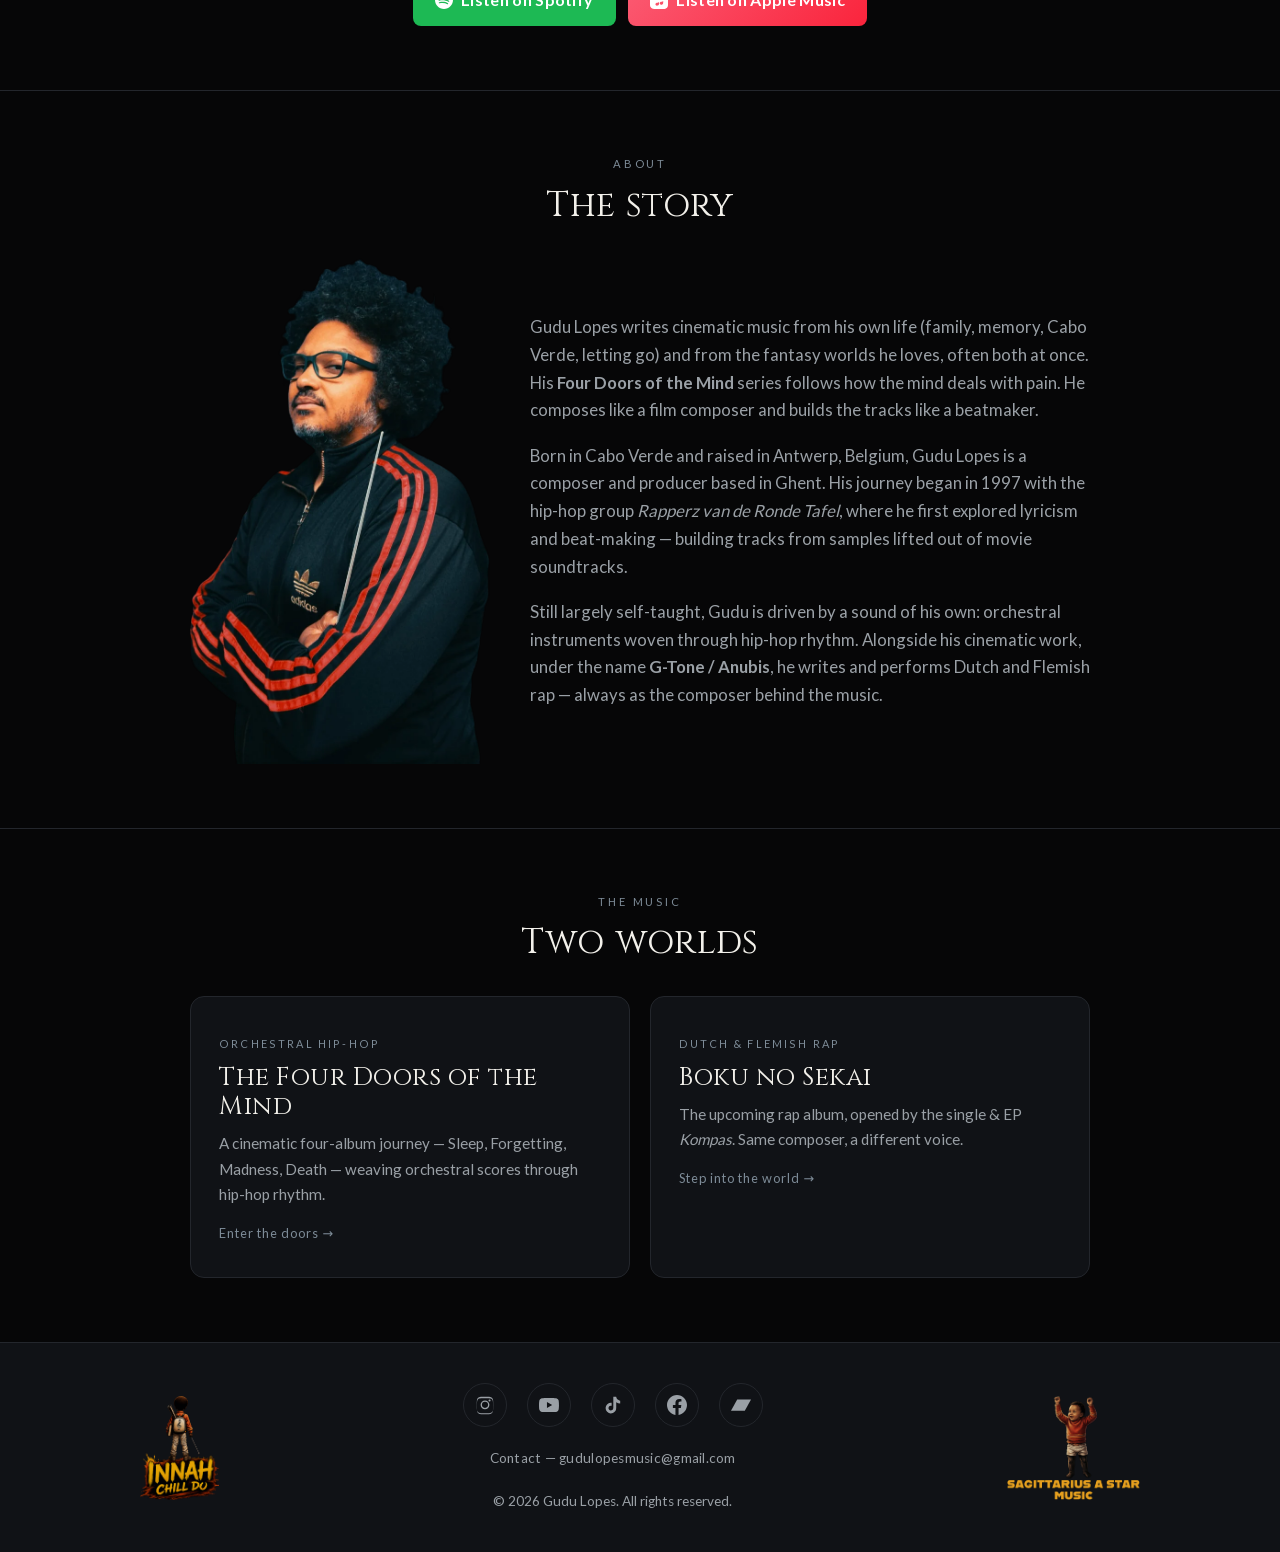
==== commit f6f93863: "WYLMG Release" ====
--- a/index.html
+++ b/index.html
@@ -149,10 +149,21 @@
                      on its door page, or the video vanishes from the site when
                      the next release replaces it here. -->
                 <div class="video-container">
-                    <iframe src="https://www.youtube-nocookie.com/embed/aUew0fVNL-Y" title="Latest video by Gudu Lopes" loading="lazy" allow="accelerometer; autoplay; clipboard-write; encrypted-media; gyroscope; picture-in-picture" allowfullscreen></iframe>
+                    <iframe src="https://www.youtube-nocookie.com/embed/qoFfPyTDzUM" title="Latest video by Gudu Lopes" loading="lazy" allow="accelerometer; autoplay; clipboard-write; encrypted-media; gyroscope; picture-in-picture" allowfullscreen></iframe>
                 </div>
                 <!-- EDIT: RELEASE CAPTION — e.g. release title + date. Leave empty to hide. -->
-                <p style="text-align:center;color:var(--text-muted);margin-top:1rem;font-size:0.95rem;">&ldquo;Contemplation&rdquo; &mdash; from Door of Forgetting</p>
+                <p style="text-align:center;color:var(--text-muted);margin-top:1rem;font-size:0.95rem;">&ldquo;Will You Let Me Go&rdquo; &mdash; from Door of Forgetting</p>
+                <!-- EDIT: LATEST RELEASE STREAMING — the EP's album links. Swap or delete per release. -->
+                <div class="listen-actions" style="justify-content:center;">
+                    <a class="btn-listen btn-spotify" href="https://open.spotify.com/album/5tpr6IAao7nhShplsP6FkW" target="_blank" rel="noopener">
+                        <svg viewBox="0 0 24 24" width="18" height="18" fill="currentColor" aria-hidden="true"><path d="M12 0C5.4 0 0 5.4 0 12s5.4 12 12 12 12-5.4 12-12S18.66 0 12 0zm5.521 17.34c-.24.359-.66.48-1.021.24-2.82-1.74-6.36-2.101-10.561-1.141-.418.122-.779-.179-.899-.539-.12-.421.18-.78.54-.9 4.56-1.021 8.52-.6 11.64 1.32.42.18.54.659.301 1.02zm1.44-3.3c-.301.42-.84.6-1.262.3-3.239-1.98-8.159-2.58-11.939-1.38-.479.12-1.02-.12-1.14-.6-.12-.48.12-1.021.6-1.141C9.6 9.9 15 10.561 18.72 12.84c.361.181.54.84.241 1.2zM17.52 10.2C13.68 7.92 7.92 7.74 4.62 8.76c-.6.18-1.2-.18-1.38-.72-.18-.6.18-1.2.72-1.38 3.96-1.2 10.32-1.02 14.76 1.62.54.3.72 1.02.42 1.56-.3.54-1.02.72-1.62.36z"/></svg>
+                        Listen on Spotify
+                    </a>
+                    <a class="btn-listen btn-apple" href="https://music.apple.com/be/album/will-you-let-me-go-ep/6816202559" target="_blank" rel="noopener">
+                        <svg viewBox="0 0 24 24" width="18" height="18" fill="currentColor" aria-hidden="true"><path d="M23.997 6.124a9.23 9.23 0 0 0-.24-2.19c-.317-1.31-1.062-2.31-2.18-3.043a5.022 5.022 0 0 0-1.877-.726 10.496 10.496 0 0 0-1.564-.15c-.04-.003-.083-.01-.124-.013H5.988c-.152.01-.303.017-.455.026-.747.043-1.49.123-2.193.4-1.336.53-2.3 1.452-2.865 2.78-.192.448-.292.925-.363 1.408-.056.392-.088.785-.1 1.18 0 .032-.007.062-.01.093v12.223c.01.14.017.283.027.424.05.815.154 1.624.497 2.373.65 1.42 1.738 2.353 3.234 2.802.42.127.856.187 1.293.228.555.053 1.11.06 1.667.06h11.03a12.5 12.5 0 0 0 1.57-.1c.822-.106 1.596-.35 2.295-.81a5.046 5.046 0 0 0 1.88-2.207c.186-.42.293-.87.37-1.324.113-.675.138-1.358.137-2.04-.002-3.8 0-7.595-.003-11.393zm-6.423 3.99v5.712c0 .417-.058.827-.244 1.206-.29.59-.76.962-1.388 1.14-.35.1-.706.157-1.07.173-.95.045-1.773-.6-1.943-1.536a1.88 1.88 0 0 1 1.09-2.077c.31-.14.646-.198.983-.24.317-.04.633-.088.947-.15.5-.1.947-.318 1.278-.72.334-.402.5-.87.5-1.394V6.42c0-.238-.135-.408-.377-.4-.13.006-.256.045-.386.075l-4.11 1.05a1.14 1.14 0 0 0-.888 1.126v8.87c0 .418-.058.828-.244 1.207-.29.59-.76.96-1.388 1.14-.35.1-.706.157-1.07.173-.95.045-1.773-.6-1.943-1.537a1.88 1.88 0 0 1 1.09-2.076c.31-.14.646-.199.983-.24.317-.04.633-.09.947-.15.5-.1.947-.32 1.278-.72.334-.404.5-.87.5-1.396V4.786c0-.417.166-.664.57-.766l6.363-1.63c.24-.058.48-.113.72-.17.42-.098.72.09.72.53z"/></svg>
+                        Listen on Apple Music
+                    </a>
+                </div>
             </div>
         </section>
 
